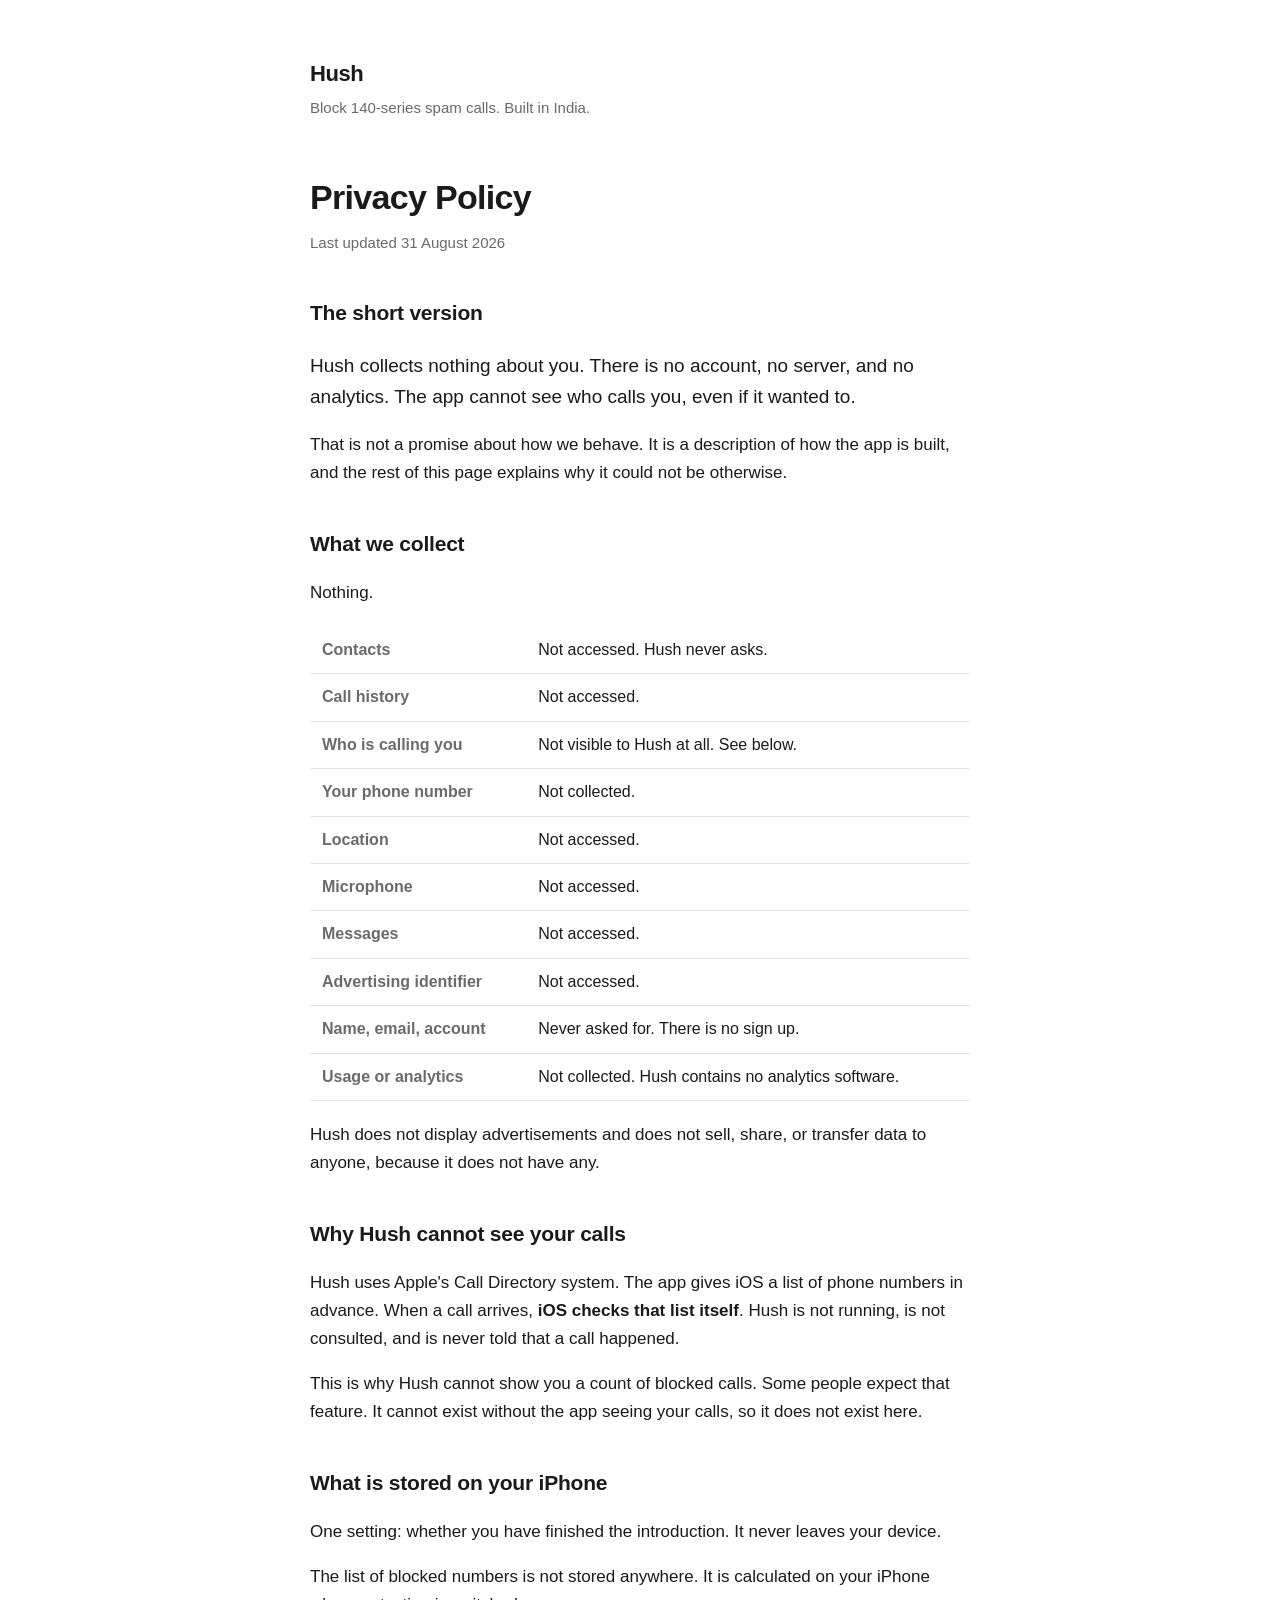
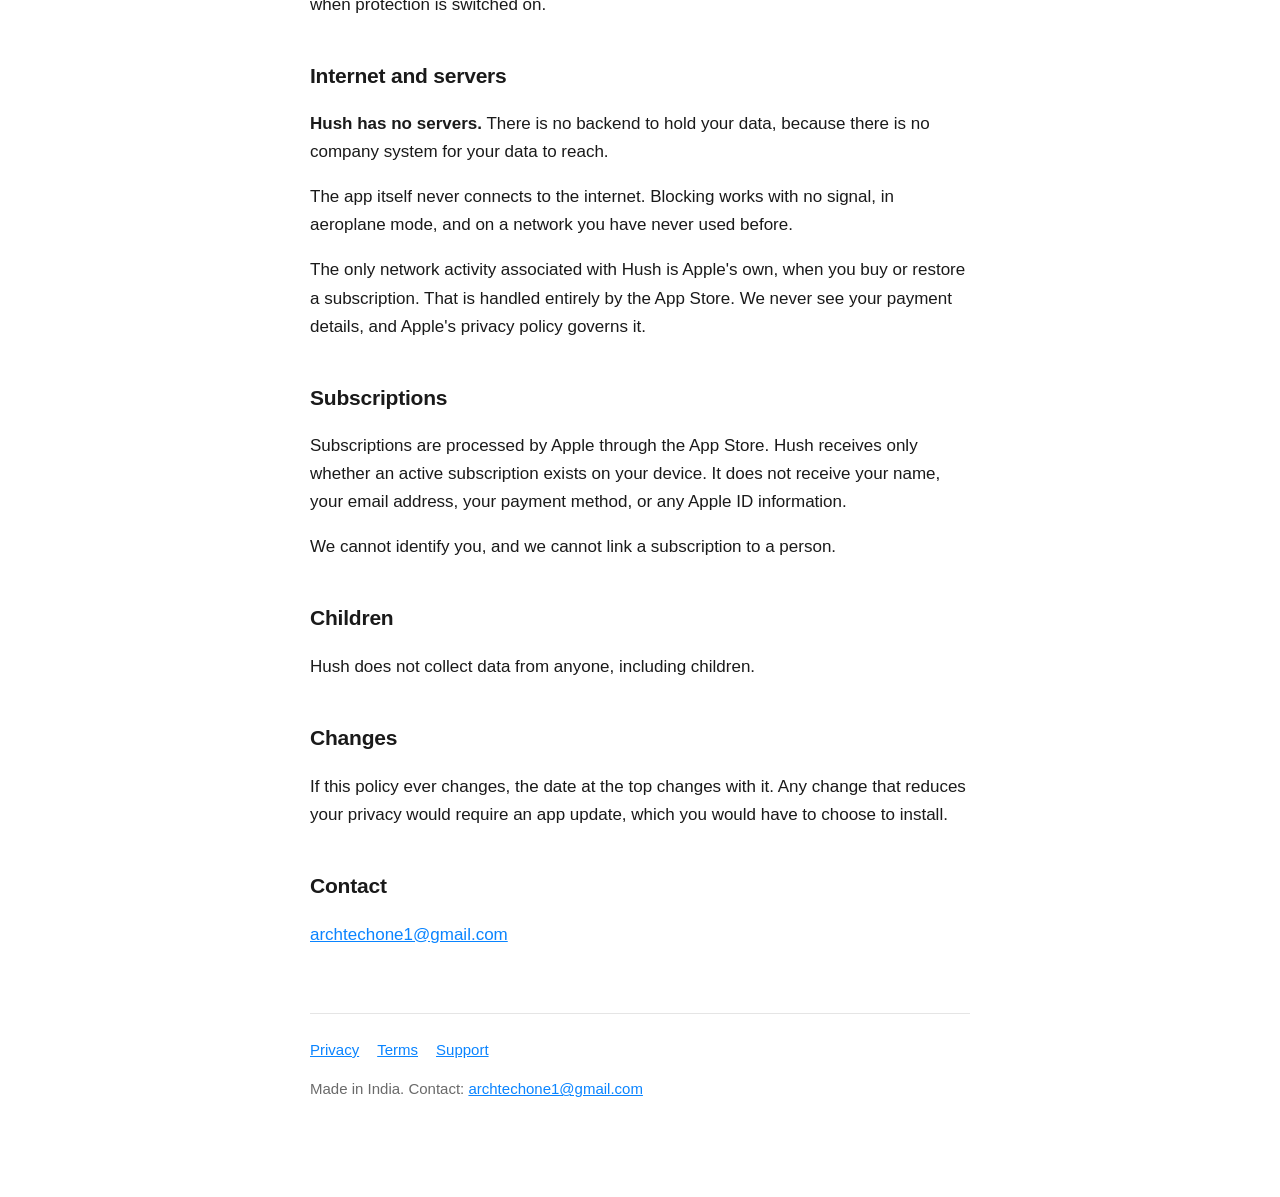
==== privacy/index.html @ e88ff3fa "Publish the Hush privacy policy, terms and support pages Required by the App Store to be publicly re" ====
<!doctype html>
<html lang="en"><head>
<meta charset="utf-8"><meta name="viewport" content="width=device-width, initial-scale=1">
<title>Privacy Policy - Hush</title><link rel="stylesheet" href="../style.css">
</head><body><main>
<header><a href="/hush/">Hush</a><p>Block 140-series spam calls. Built in India.</p></header>
<h1>Privacy Policy</h1>
<p class="updated">Last updated 31 August 2026</p>

<h2>The short version</h2>
<p class="lede">Hush collects nothing about you. There is no account, no server, and no analytics.
The app cannot see who calls you, even if it wanted to.</p>
<p>That is not a promise about how we behave. It is a description of how the app is built,
and the rest of this page explains why it could not be otherwise.</p>

<h2>What we collect</h2>
<p>Nothing.</p>
<table>
<tr><th>Contacts</th><td>Not accessed. Hush never asks.</td></tr>
<tr><th>Call history</th><td>Not accessed.</td></tr>
<tr><th>Who is calling you</th><td>Not visible to Hush at all. See below.</td></tr>
<tr><th>Your phone number</th><td>Not collected.</td></tr>
<tr><th>Location</th><td>Not accessed.</td></tr>
<tr><th>Microphone</th><td>Not accessed.</td></tr>
<tr><th>Messages</th><td>Not accessed.</td></tr>
<tr><th>Advertising identifier</th><td>Not accessed.</td></tr>
<tr><th>Name, email, account</th><td>Never asked for. There is no sign up.</td></tr>
<tr><th>Usage or analytics</th><td>Not collected. Hush contains no analytics software.</td></tr>
</table>
<p>Hush does not display advertisements and does not sell, share, or transfer data to anyone,
because it does not have any.</p>

<h2>Why Hush cannot see your calls</h2>
<p>Hush uses Apple's Call Directory system. The app gives iOS a list of phone numbers in
advance. When a call arrives, <strong>iOS checks that list itself</strong>. Hush is not running,
is not consulted, and is never told that a call happened.</p>
<p>This is why Hush cannot show you a count of blocked calls. Some people expect that feature.
It cannot exist without the app seeing your calls, so it does not exist here.</p>

<h2>What is stored on your iPhone</h2>
<p>One setting: whether you have finished the introduction. It never leaves your device.</p>
<p>The list of blocked numbers is not stored anywhere. It is calculated on your iPhone when
protection is switched on.</p>

<h2>Internet and servers</h2>
<p><strong>Hush has no servers.</strong> There is no backend to hold your data, because there is
no company system for your data to reach.</p>
<p>The app itself never connects to the internet. Blocking works with no signal, in aeroplane
mode, and on a network you have never used before.</p>
<p>The only network activity associated with Hush is Apple's own, when you buy or restore a
subscription. That is handled entirely by the App Store. We never see your payment details,
and Apple's privacy policy governs it.</p>

<h2>Subscriptions</h2>
<p>Subscriptions are processed by Apple through the App Store. Hush receives only whether an
active subscription exists on your device. It does not receive your name, your email address,
your payment method, or any Apple ID information.</p>
<p>We cannot identify you, and we cannot link a subscription to a person.</p>

<h2>Children</h2>
<p>Hush does not collect data from anyone, including children.</p>

<h2>Changes</h2>
<p>If this policy ever changes, the date at the top changes with it. Any change that reduces
your privacy would require an app update, which you would have to choose to install.</p>

<h2>Contact</h2>
<p><a href="mailto:archtechone1@gmail.com">archtechone1@gmail.com</a></p>
<footer>
<a href="/hush/privacy/">Privacy</a><a href="/hush/terms/">Terms</a><a href="/hush/support/">Support</a>
<p>Made in India. Contact: <a href="mailto:archtechone1@gmail.com">archtechone1@gmail.com</a></p>
</footer>
</main></body></html>
---- style.css ----
:root {
  --bg: #ffffff; --fg: #1a1a1a; --muted: #6a6a6a; --line: #e5e5e5; --accent: #0a84ff;
}
@media (prefers-color-scheme: dark) {
  :root { --bg: #000000; --fg: #f2f2f2; --muted: #98989d; --line: #2a2a2a; --accent: #0a84ff; }
}
* { box-sizing: border-box; }
body {
  margin: 0; padding: 0 24px 80px;
  background: var(--bg); color: var(--fg);
  font: 17px/1.65 -apple-system, BlinkMacSystemFont, "Segoe UI", Roboto, sans-serif;
  -webkit-font-smoothing: antialiased;
}
main { max-width: 660px; margin: 0 auto; }
header { padding: 56px 0 8px; }
header a { text-decoration: none; color: var(--fg); font-weight: 700; font-size: 22px; letter-spacing: -0.02em; }
header p { color: var(--muted); margin: 4px 0 0; font-size: 15px; }
h1 { font-size: 34px; letter-spacing: -0.02em; margin: 40px 0 6px; }
h2 { font-size: 21px; margin: 40px 0 10px; letter-spacing: -0.01em; }
h3 { font-size: 17px; margin: 28px 0 6px; }
.updated { color: var(--muted); font-size: 15px; margin: 0 0 8px; }
.lede { font-size: 19px; color: var(--fg); }
table { border-collapse: collapse; width: 100%; margin: 20px 0; font-size: 16px; }
th, td { text-align: left; padding: 10px 12px; border-bottom: 1px solid var(--line); }
th { color: var(--muted); font-weight: 600; }
a { color: var(--accent); }
footer { margin-top: 64px; padding-top: 24px; border-top: 1px solid var(--line); color: var(--muted); font-size: 15px; }
footer a { margin-right: 18px; }
code { background: var(--line); padding: 2px 6px; border-radius: 4px; font-size: 15px; }
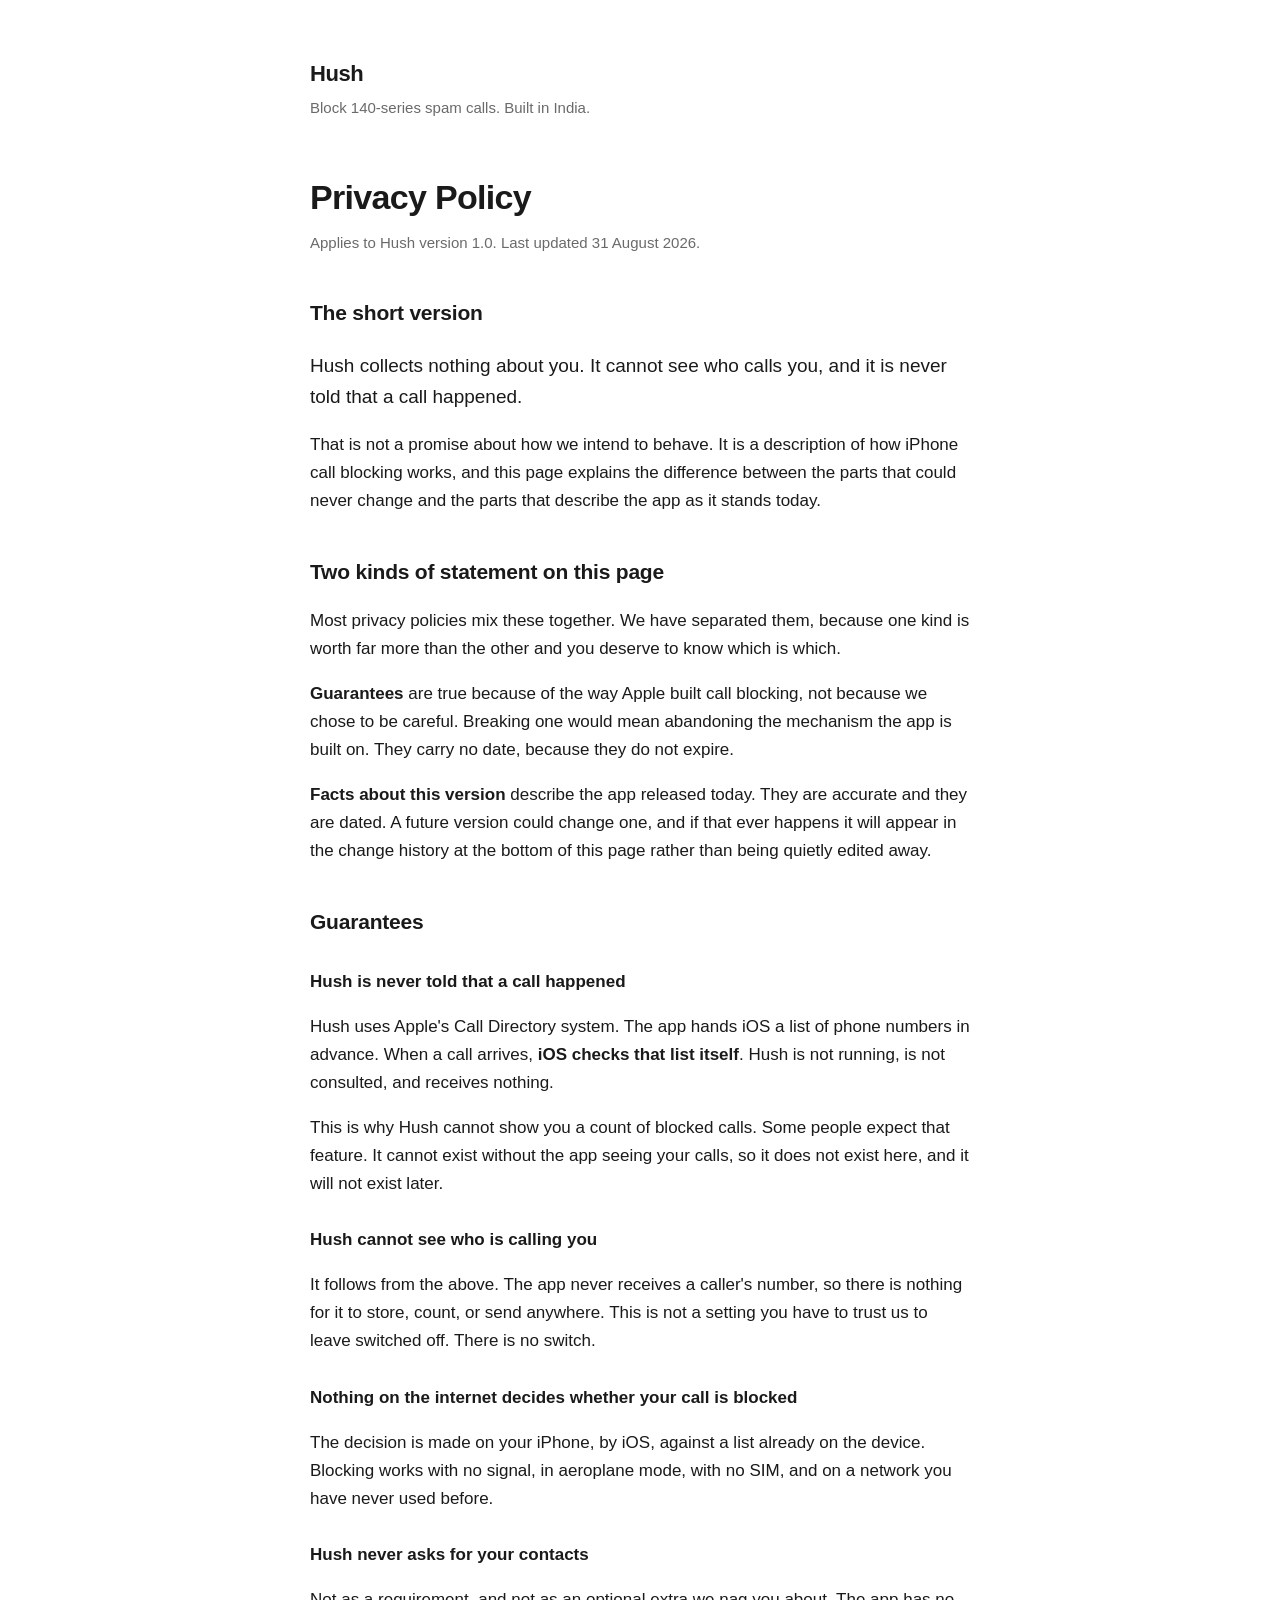
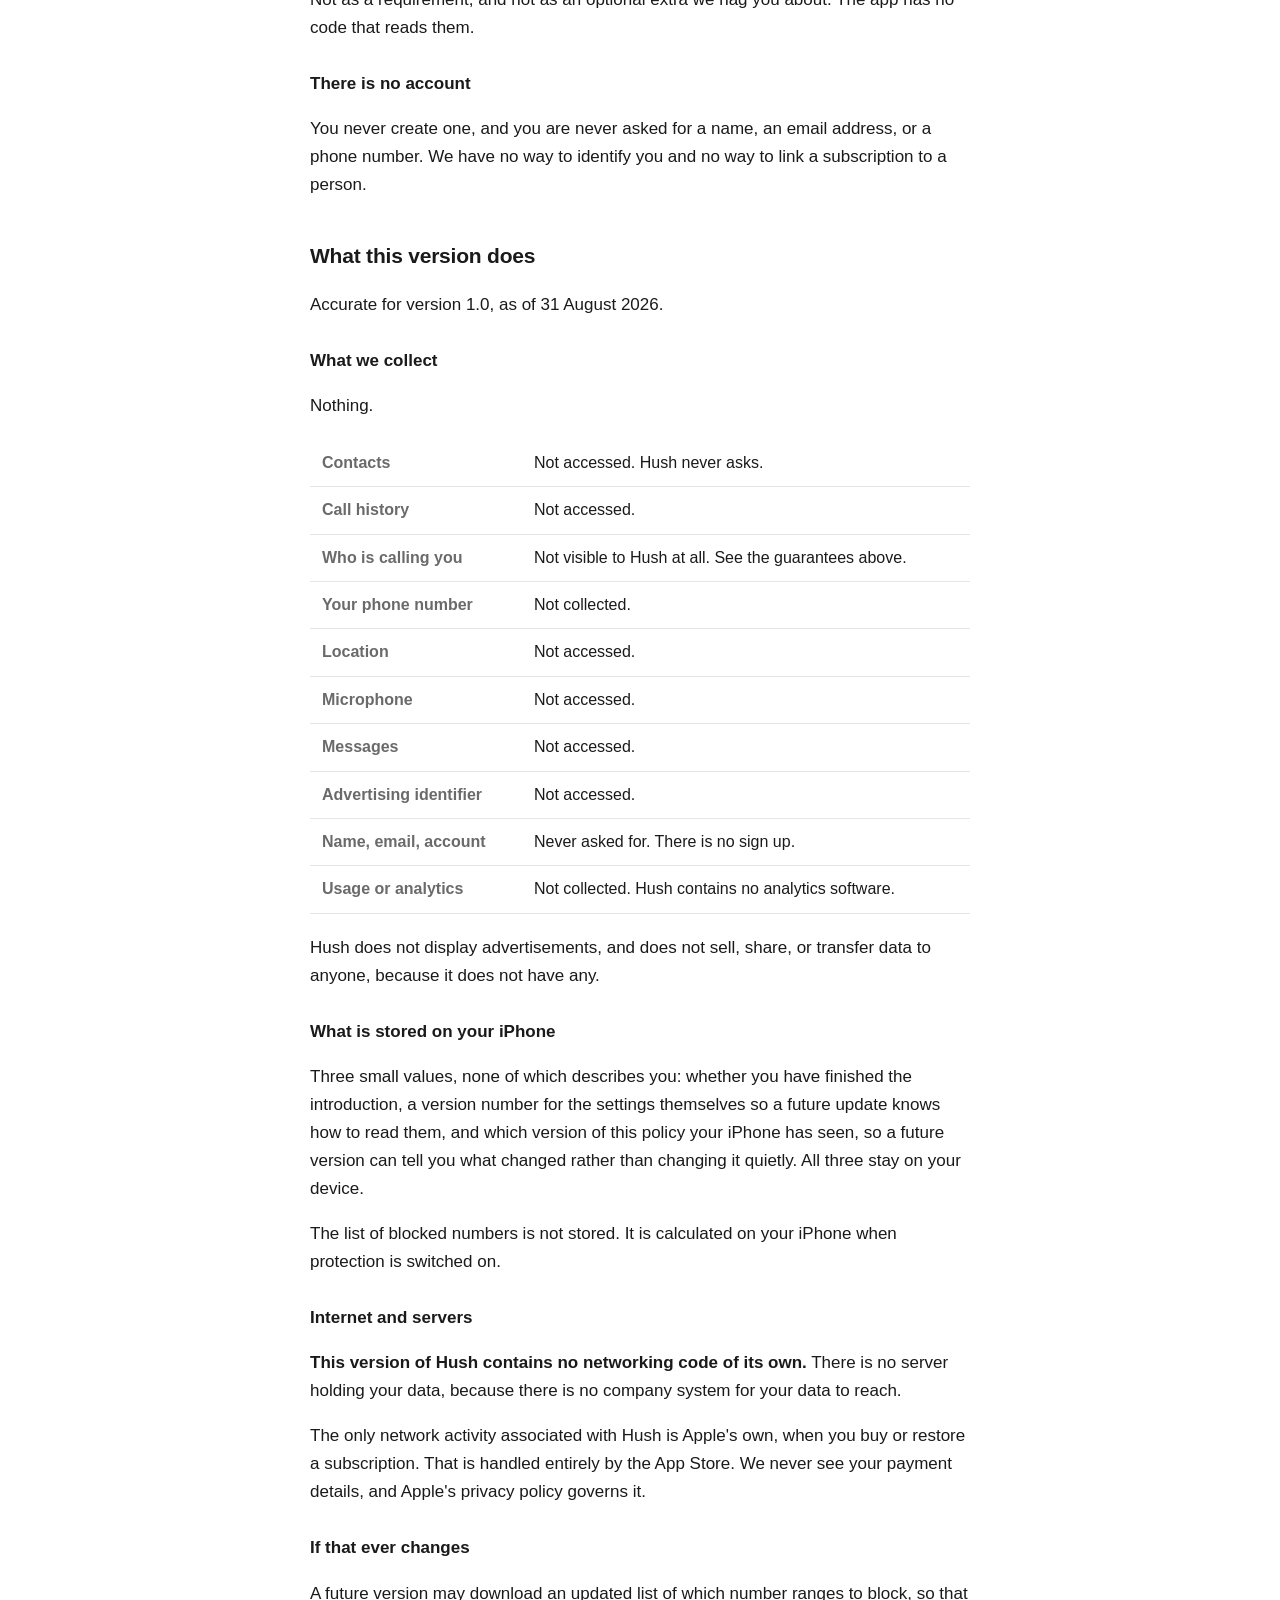
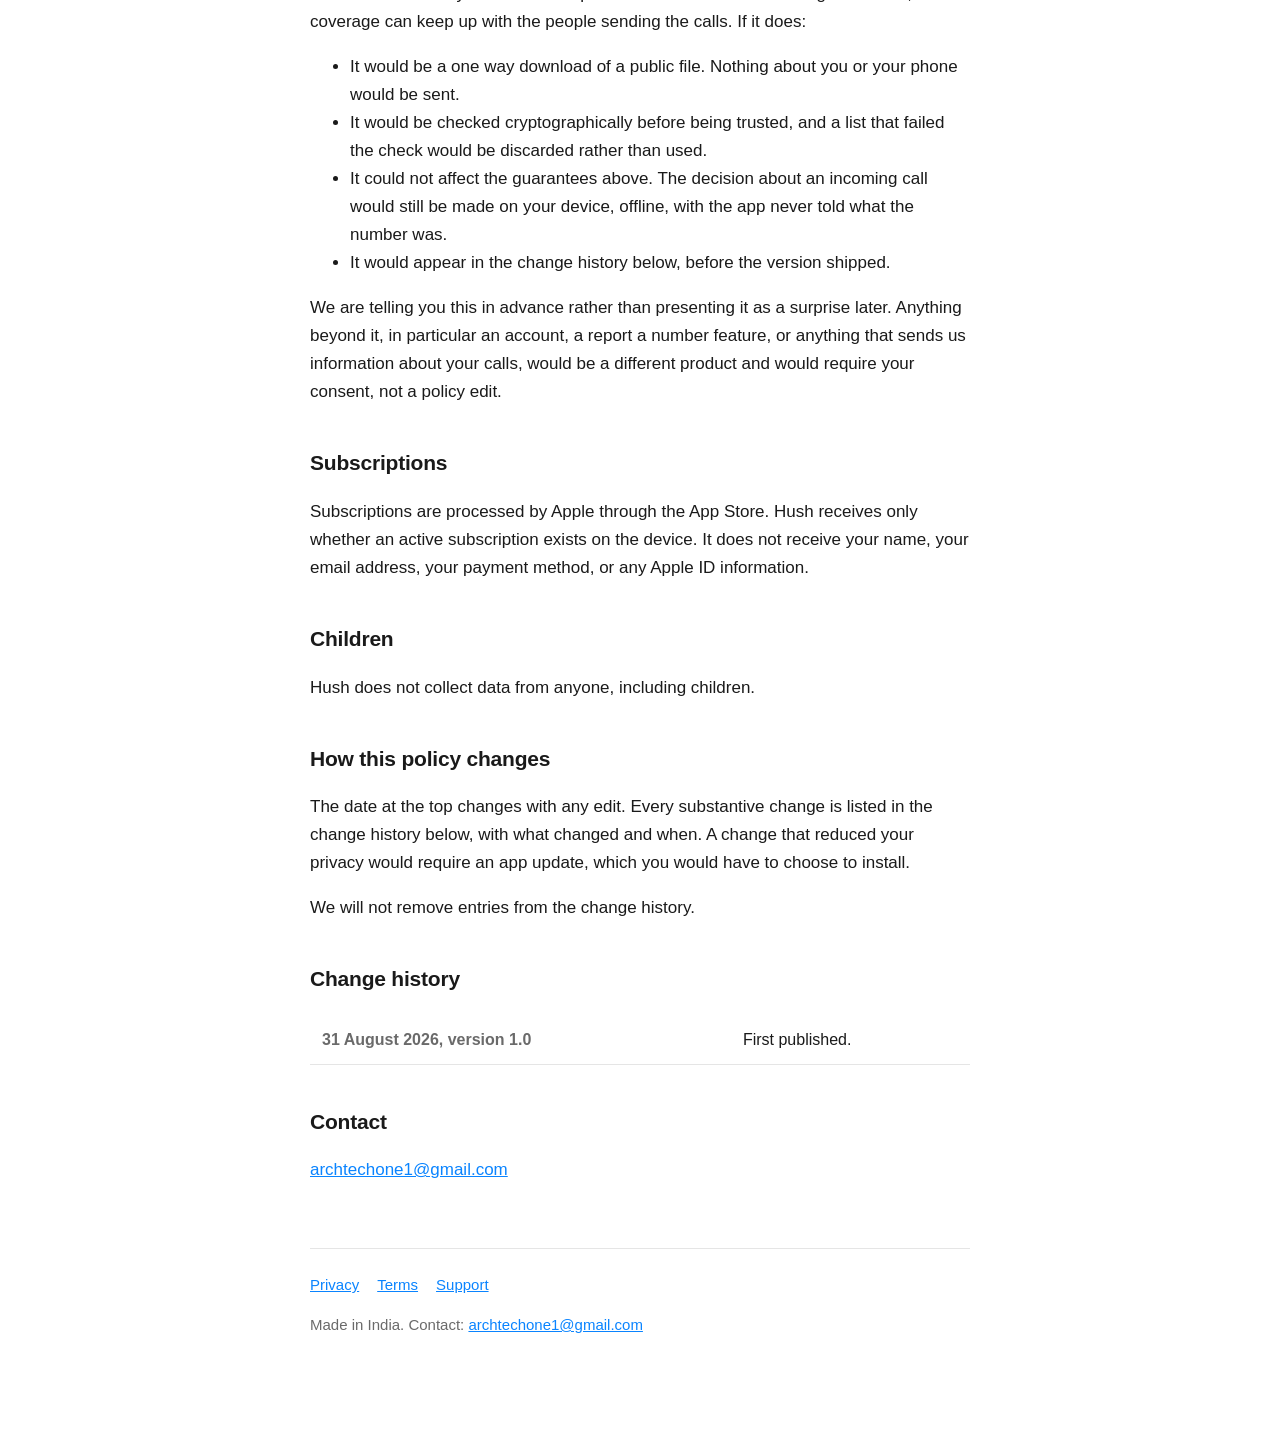
==== commit 869cbbbb: "Split the legal pages into permanent guarantees and dated facts The privacy page opened with an unda" ====
--- a/privacy/index.html
+++ b/privacy/index.html
@@ -5,20 +5,62 @@
 </head><body><main>
 <header><a href="/hush/">Hush</a><p>Block 140-series spam calls. Built in India.</p></header>
 <h1>Privacy Policy</h1>
-<p class="updated">Last updated 31 August 2026</p>
+<p class="updated">Applies to Hush version 1.0. Last updated 31 August 2026.</p>
 
 <h2>The short version</h2>
-<p class="lede">Hush collects nothing about you. There is no account, no server, and no analytics.
-The app cannot see who calls you, even if it wanted to.</p>
-<p>That is not a promise about how we behave. It is a description of how the app is built,
-and the rest of this page explains why it could not be otherwise.</p>
+<p class="lede">Hush collects nothing about you. It cannot see who calls you, and it is never
+told that a call happened.</p>
+<p>That is not a promise about how we intend to behave. It is a description of how iPhone call
+blocking works, and this page explains the difference between the parts that could never change
+and the parts that describe the app as it stands today.</p>
 
-<h2>What we collect</h2>
+<h2>Two kinds of statement on this page</h2>
+<p>Most privacy policies mix these together. We have separated them, because one kind is worth
+far more than the other and you deserve to know which is which.</p>
+<p><strong>Guarantees</strong> are true because of the way Apple built call blocking, not because
+we chose to be careful. Breaking one would mean abandoning the mechanism the app is built on.
+They carry no date, because they do not expire.</p>
+<p><strong>Facts about this version</strong> describe the app released today. They are accurate
+and they are dated. A future version could change one, and if that ever happens it will appear in
+the change history at the bottom of this page rather than being quietly edited away.</p>
+
+<h2>Guarantees</h2>
+
+<h3>Hush is never told that a call happened</h3>
+<p>Hush uses Apple's Call Directory system. The app hands iOS a list of phone numbers in advance.
+When a call arrives, <strong>iOS checks that list itself</strong>. Hush is not running, is not
+consulted, and receives nothing.</p>
+<p>This is why Hush cannot show you a count of blocked calls. Some people expect that feature.
+It cannot exist without the app seeing your calls, so it does not exist here, and it will not
+exist later.</p>
+
+<h3>Hush cannot see who is calling you</h3>
+<p>It follows from the above. The app never receives a caller's number, so there is nothing for
+it to store, count, or send anywhere. This is not a setting you have to trust us to leave
+switched off. There is no switch.</p>
+
+<h3>Nothing on the internet decides whether your call is blocked</h3>
+<p>The decision is made on your iPhone, by iOS, against a list already on the device. Blocking
+works with no signal, in aeroplane mode, with no SIM, and on a network you have never used
+before.</p>
+
+<h3>Hush never asks for your contacts</h3>
+<p>Not as a requirement, and not as an optional extra we nag you about. The app has no code that
+reads them.</p>
+
+<h3>There is no account</h3>
+<p>You never create one, and you are never asked for a name, an email address, or a phone number.
+We have no way to identify you and no way to link a subscription to a person.</p>
+
+<h2>What this version does</h2>
+<p>Accurate for version 1.0, as of 31 August 2026.</p>
+
+<h3>What we collect</h3>
 <p>Nothing.</p>
 <table>
 <tr><th>Contacts</th><td>Not accessed. Hush never asks.</td></tr>
 <tr><th>Call history</th><td>Not accessed.</td></tr>
-<tr><th>Who is calling you</th><td>Not visible to Hush at all. See below.</td></tr>
+<tr><th>Who is calling you</th><td>Not visible to Hush at all. See the guarantees above.</td></tr>
 <tr><th>Your phone number</th><td>Not collected.</td></tr>
 <tr><th>Location</th><td>Not accessed.</td></tr>
 <tr><th>Microphone</th><td>Not accessed.</td></tr>
@@ -27,42 +69,59 @@
 <tr><th>Name, email, account</th><td>Never asked for. There is no sign up.</td></tr>
 <tr><th>Usage or analytics</th><td>Not collected. Hush contains no analytics software.</td></tr>
 </table>
-<p>Hush does not display advertisements and does not sell, share, or transfer data to anyone,
+<p>Hush does not display advertisements, and does not sell, share, or transfer data to anyone,
 because it does not have any.</p>
 
-<h2>Why Hush cannot see your calls</h2>
-<p>Hush uses Apple's Call Directory system. The app gives iOS a list of phone numbers in
-advance. When a call arrives, <strong>iOS checks that list itself</strong>. Hush is not running,
-is not consulted, and is never told that a call happened.</p>
-<p>This is why Hush cannot show you a count of blocked calls. Some people expect that feature.
-It cannot exist without the app seeing your calls, so it does not exist here.</p>
+<h3>What is stored on your iPhone</h3>
+<p>Three small values, none of which describes you: whether you have finished the introduction,
+a version number for the settings themselves so a future update knows how to read them, and which
+version of this policy your iPhone has seen, so a future version can tell you what changed rather
+than changing it quietly. All three stay on your device.</p>
+<p>The list of blocked numbers is not stored. It is calculated on your iPhone when protection is
+switched on.</p>
 
-<h2>What is stored on your iPhone</h2>
-<p>One setting: whether you have finished the introduction. It never leaves your device.</p>
-<p>The list of blocked numbers is not stored anywhere. It is calculated on your iPhone when
-protection is switched on.</p>
+<h3>Internet and servers</h3>
+<p><strong>This version of Hush contains no networking code of its own.</strong> There is no
+server holding your data, because there is no company system for your data to reach.</p>
+<p>The only network activity associated with Hush is Apple's own, when you buy or restore a
+subscription. That is handled entirely by the App Store. We never see your payment details, and
+Apple's privacy policy governs it.</p>
 
-<h2>Internet and servers</h2>
-<p><strong>Hush has no servers.</strong> There is no backend to hold your data, because there is
-no company system for your data to reach.</p>
-<p>The app itself never connects to the internet. Blocking works with no signal, in aeroplane
-mode, and on a network you have never used before.</p>
-<p>The only network activity associated with Hush is Apple's own, when you buy or restore a
-subscription. That is handled entirely by the App Store. We never see your payment details,
-and Apple's privacy policy governs it.</p>
+<h3>If that ever changes</h3>
+<p>A future version may download an updated list of which number ranges to block, so that
+coverage can keep up with the people sending the calls. If it does:</p>
+<ul>
+<li>It would be a one way download of a public file. Nothing about you or your phone would be
+sent.</li>
+<li>It would be checked cryptographically before being trusted, and a list that failed the check
+would be discarded rather than used.</li>
+<li>It could not affect the guarantees above. The decision about an incoming call would still be
+made on your device, offline, with the app never told what the number was.</li>
+<li>It would appear in the change history below, before the version shipped.</li>
+</ul>
+<p>We are telling you this in advance rather than presenting it as a surprise later. Anything
+beyond it, in particular an account, a report a number feature, or anything that sends us
+information about your calls, would be a different product and would require your consent, not a
+policy edit.</p>
 
 <h2>Subscriptions</h2>
 <p>Subscriptions are processed by Apple through the App Store. Hush receives only whether an
-active subscription exists on your device. It does not receive your name, your email address,
+active subscription exists on the device. It does not receive your name, your email address,
 your payment method, or any Apple ID information.</p>
-<p>We cannot identify you, and we cannot link a subscription to a person.</p>
 
 <h2>Children</h2>
 <p>Hush does not collect data from anyone, including children.</p>
 
-<h2>Changes</h2>
-<p>If this policy ever changes, the date at the top changes with it. Any change that reduces
-your privacy would require an app update, which you would have to choose to install.</p>
+<h2>How this policy changes</h2>
+<p>The date at the top changes with any edit. Every substantive change is listed in the change
+history below, with what changed and when. A change that reduced your privacy would require an
+app update, which you would have to choose to install.</p>
+<p>We will not remove entries from the change history.</p>
+
+<h2>Change history</h2>
+<table>
+<tr><th>31 August 2026, version 1.0</th><td>First published.</td></tr>
+</table>
 
 <h2>Contact</h2>
 <p><a href="mailto:archtechone1@gmail.com">archtechone1@gmail.com</a></p>
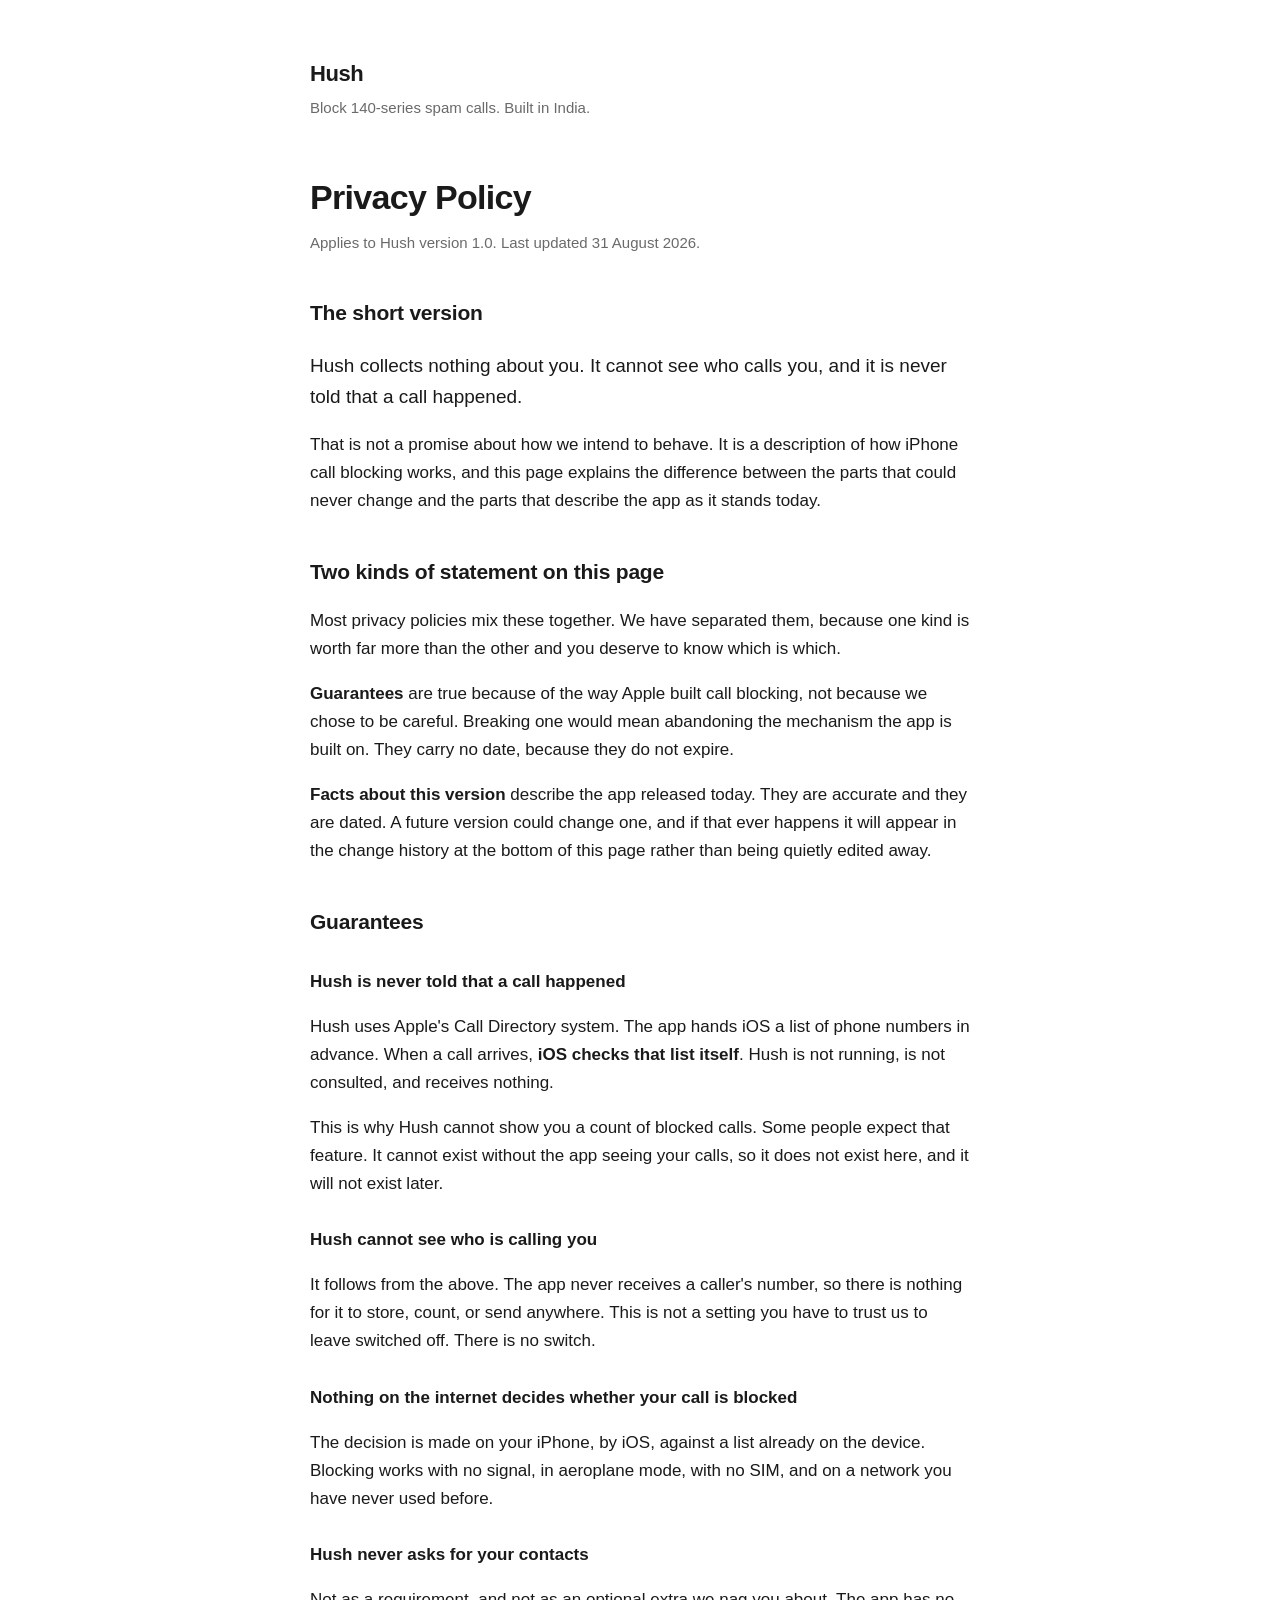
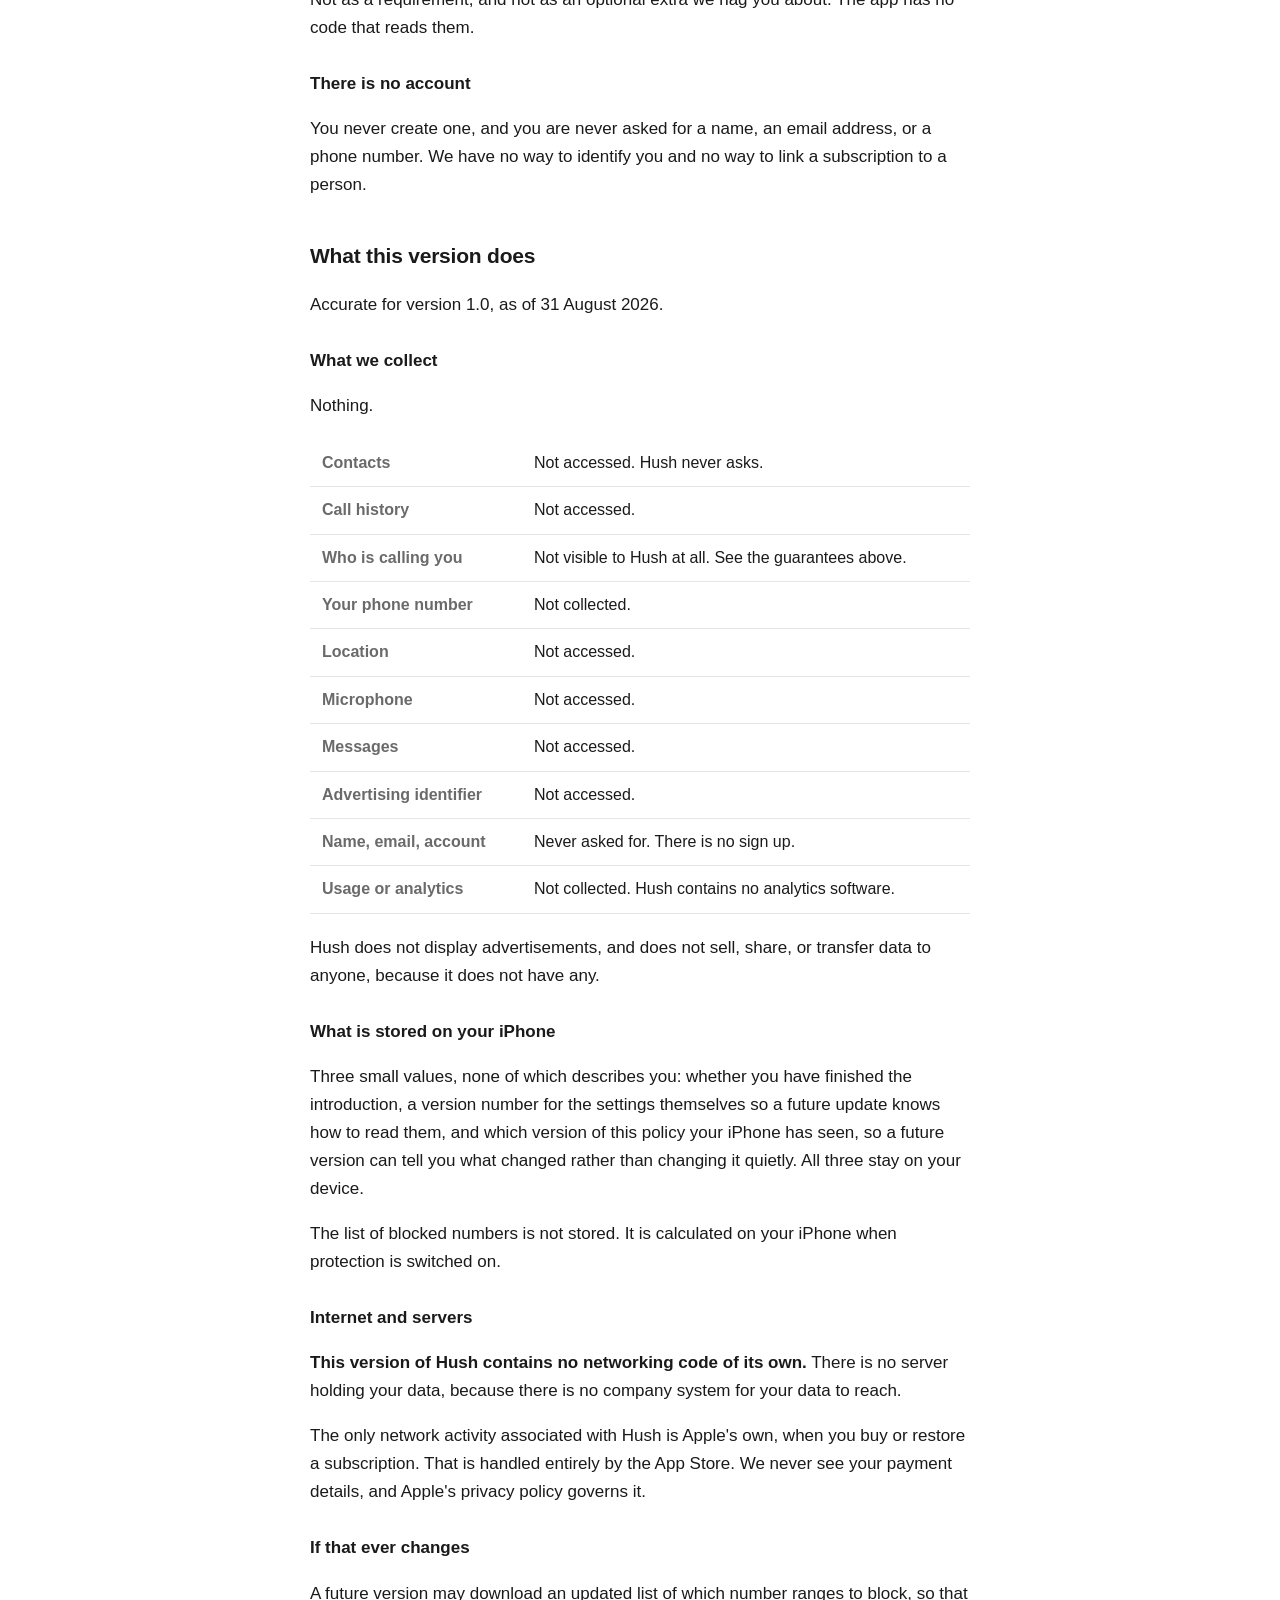
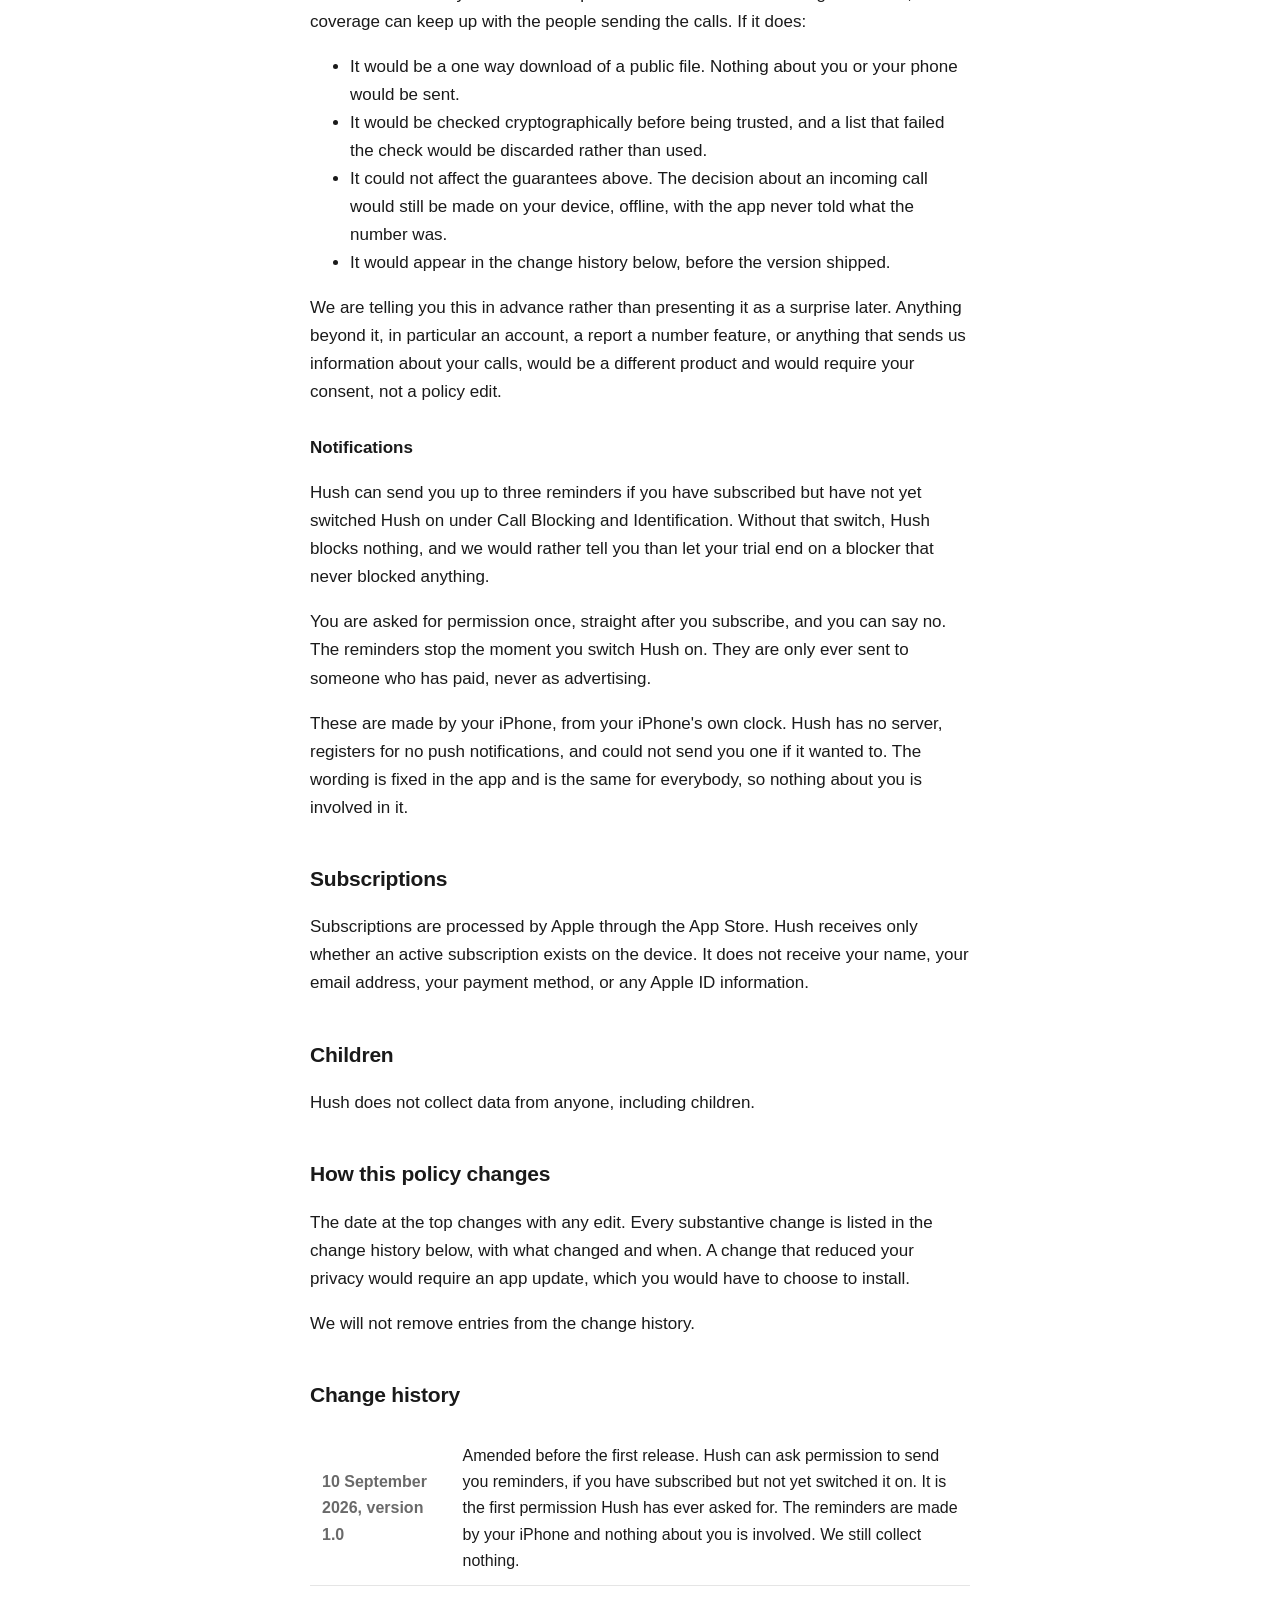
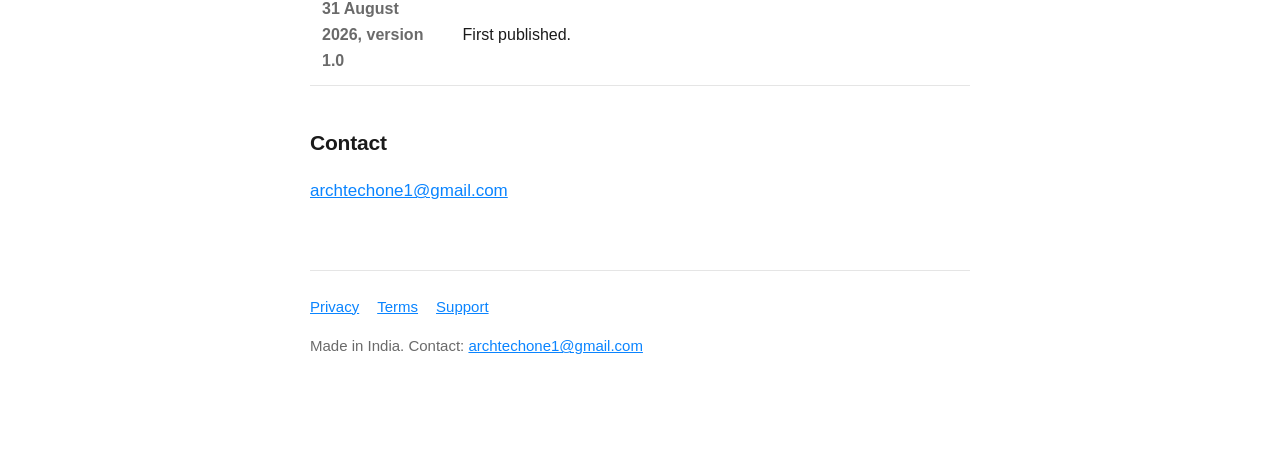
==== commit bfc69781: "Disclose the notification permission that version 1.0 asks for The app repository's policy gained th" ====
--- a/privacy/index.html
+++ b/privacy/index.html
@@ -104,6 +104,18 @@
 information about your calls, would be a different product and would require your consent, not a
 policy edit.</p>
 
+<h3>Notifications</h3>
+<p>Hush can send you up to three reminders if you have subscribed but have not
+yet switched Hush on under Call Blocking and Identification. Without that switch, Hush blocks
+nothing, and we would rather tell you than let your trial end on a blocker that never blocked
+anything.</p>
+<p>You are asked for permission once, straight after you subscribe, and you can say no. The
+reminders stop the moment you switch Hush on. They are only ever sent to someone who has paid,
+never as advertising.</p>
+<p>These are made by your iPhone, from your iPhone's own clock. Hush has no server, registers for
+no push notifications, and could not send you one if it wanted to. The wording is fixed in the app
+and is the same for everybody, so nothing about you is involved in it.</p>
+
 <h2>Subscriptions</h2>
 <p>Subscriptions are processed by Apple through the App Store. Hush receives only whether an
 active subscription exists on the device. It does not receive your name, your email address,
@@ -120,6 +132,10 @@
 
 <h2>Change history</h2>
 <table>
+<tr><th>10 September 2026, version 1.0</th><td>Amended before the first release. Hush can ask permission to send you reminders,
+if you have subscribed but not yet switched it on. It is the first permission Hush has ever asked
+for. The reminders are made by your iPhone and nothing about you is involved. We still collect
+nothing.</td></tr>
 <tr><th>31 August 2026, version 1.0</th><td>First published.</td></tr>
 </table>
 
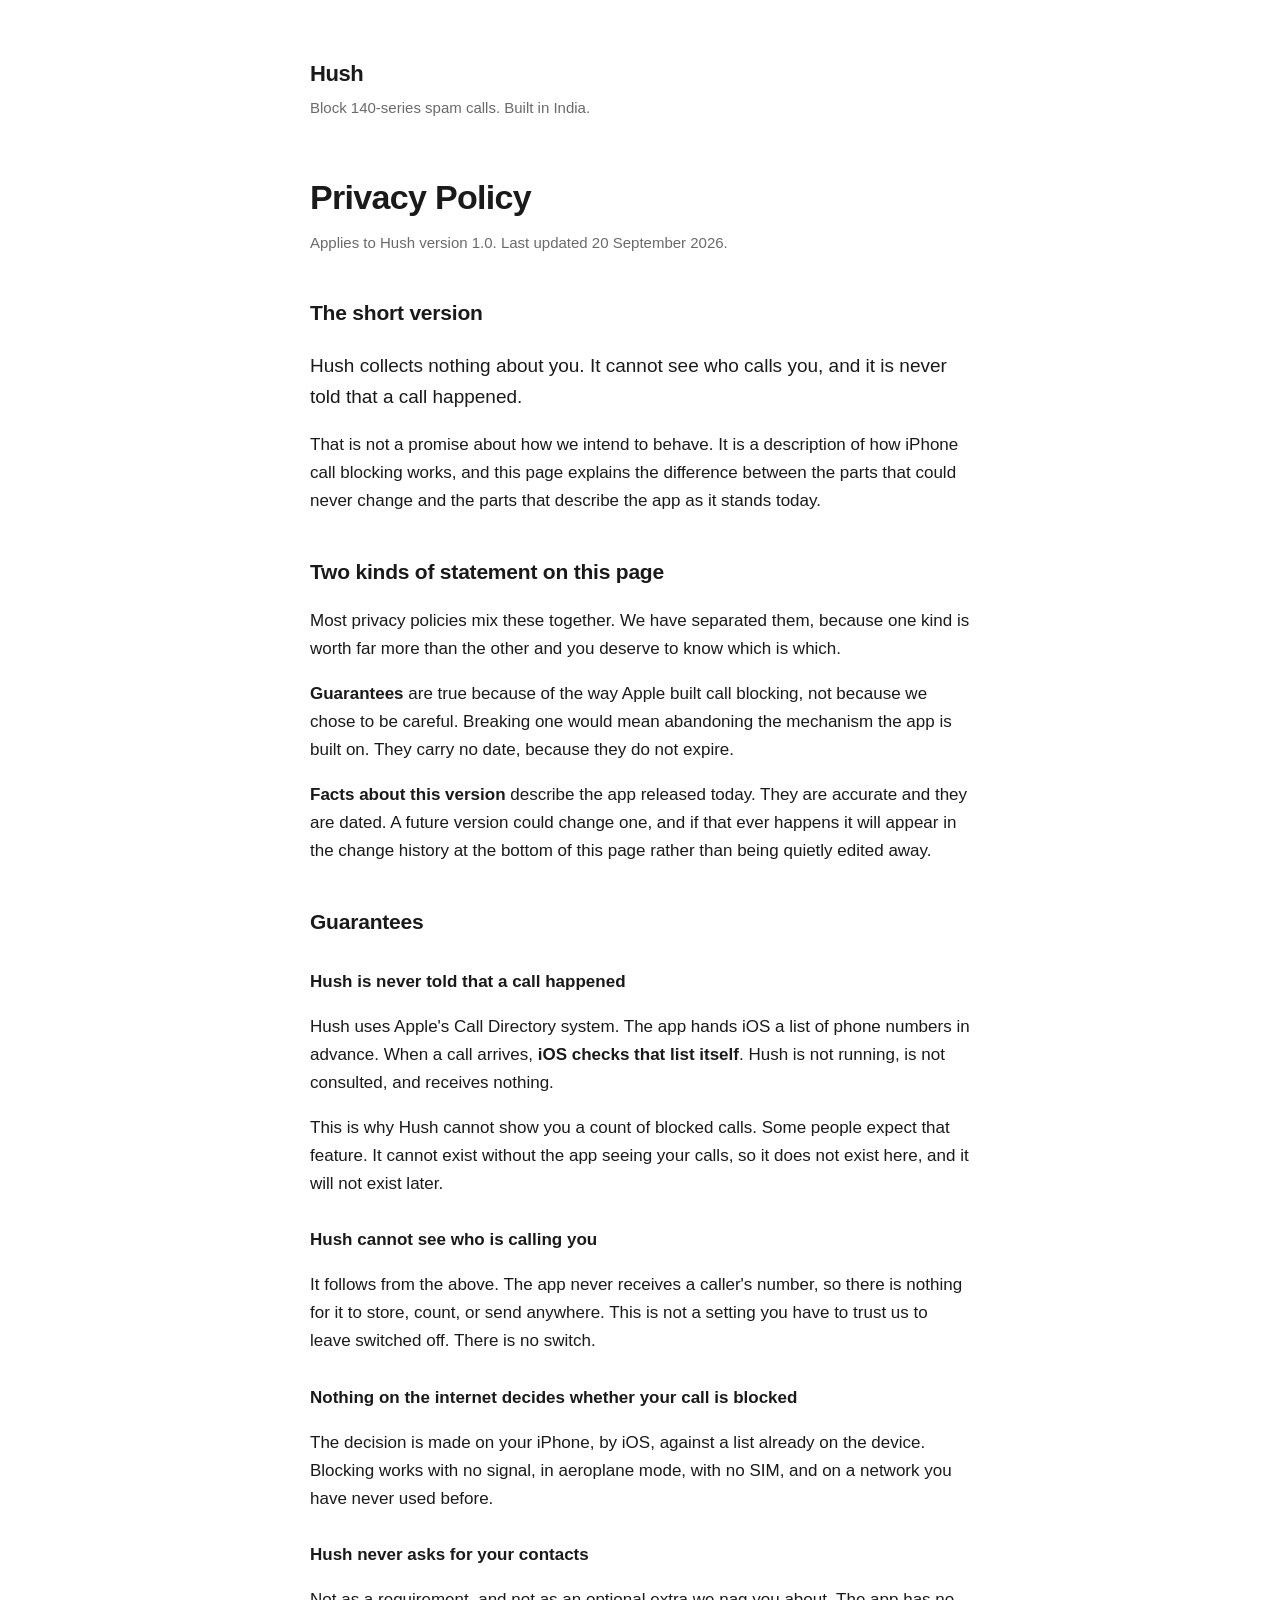
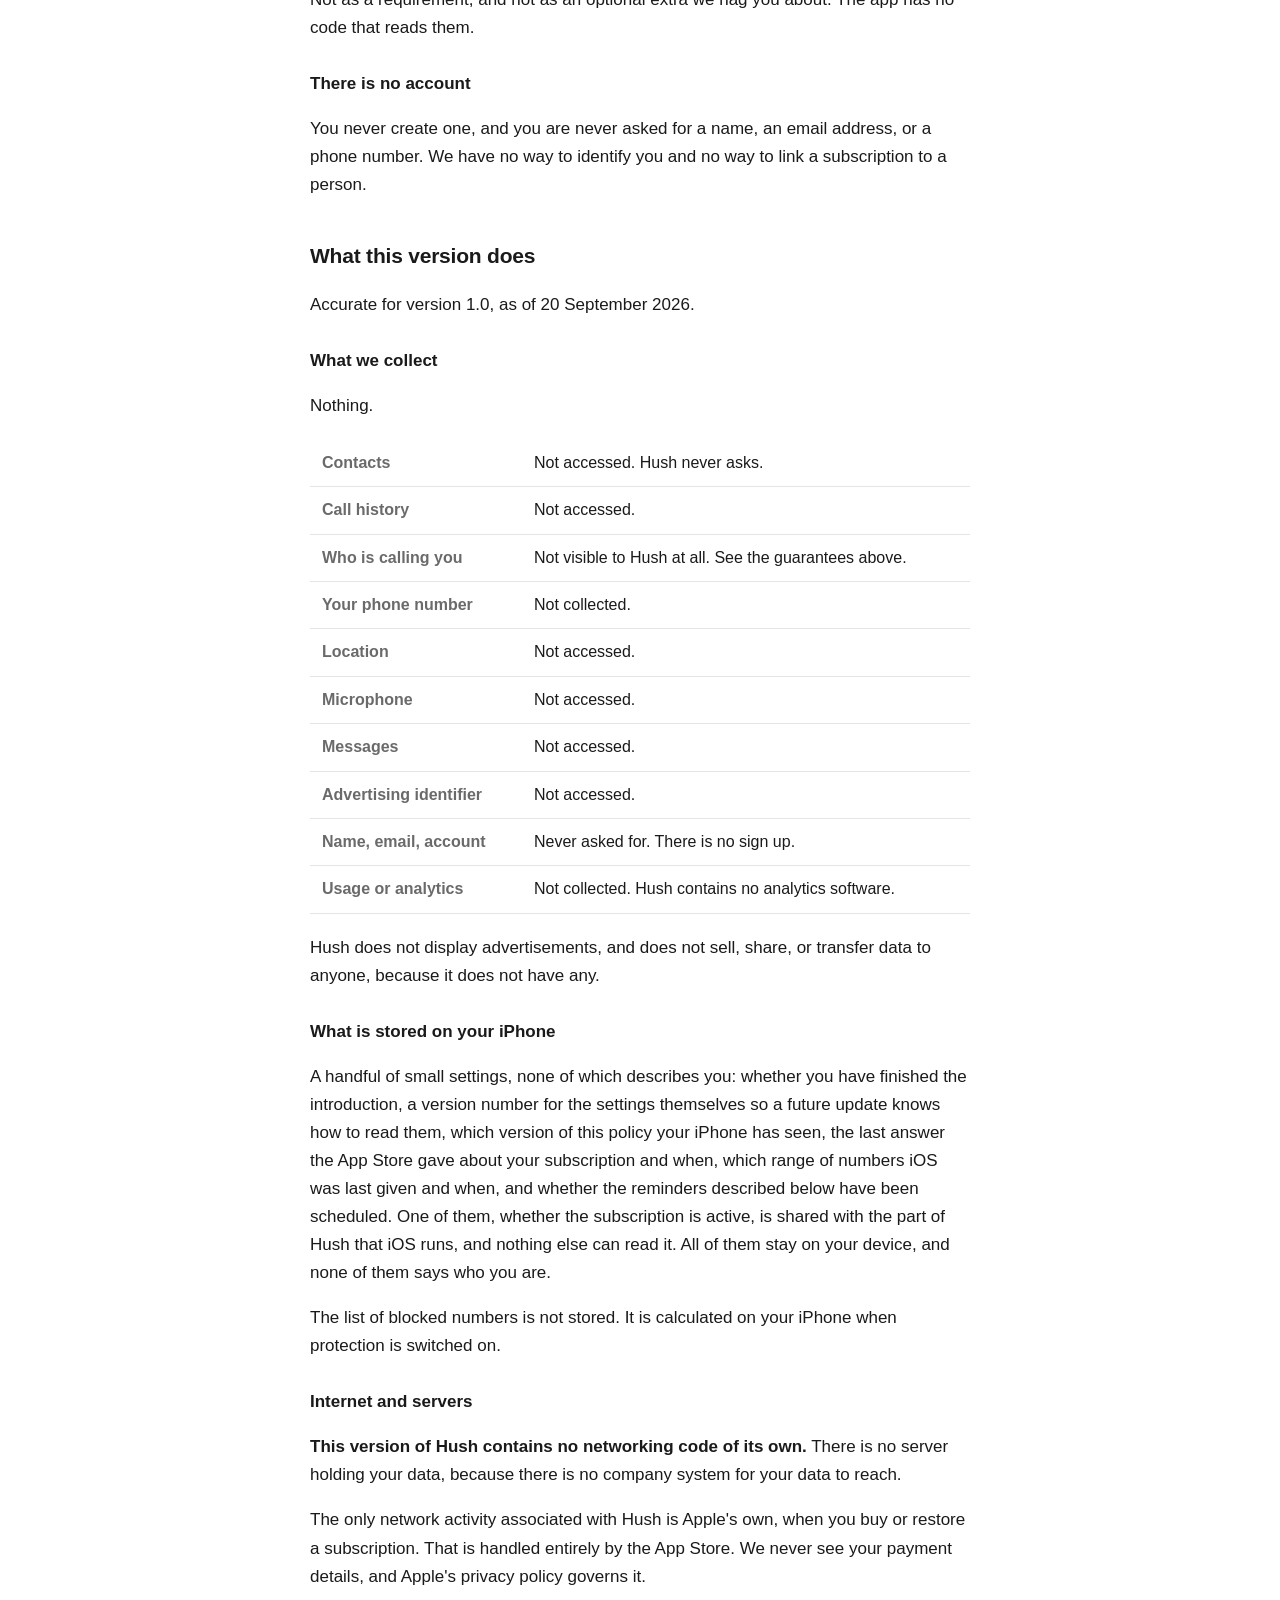
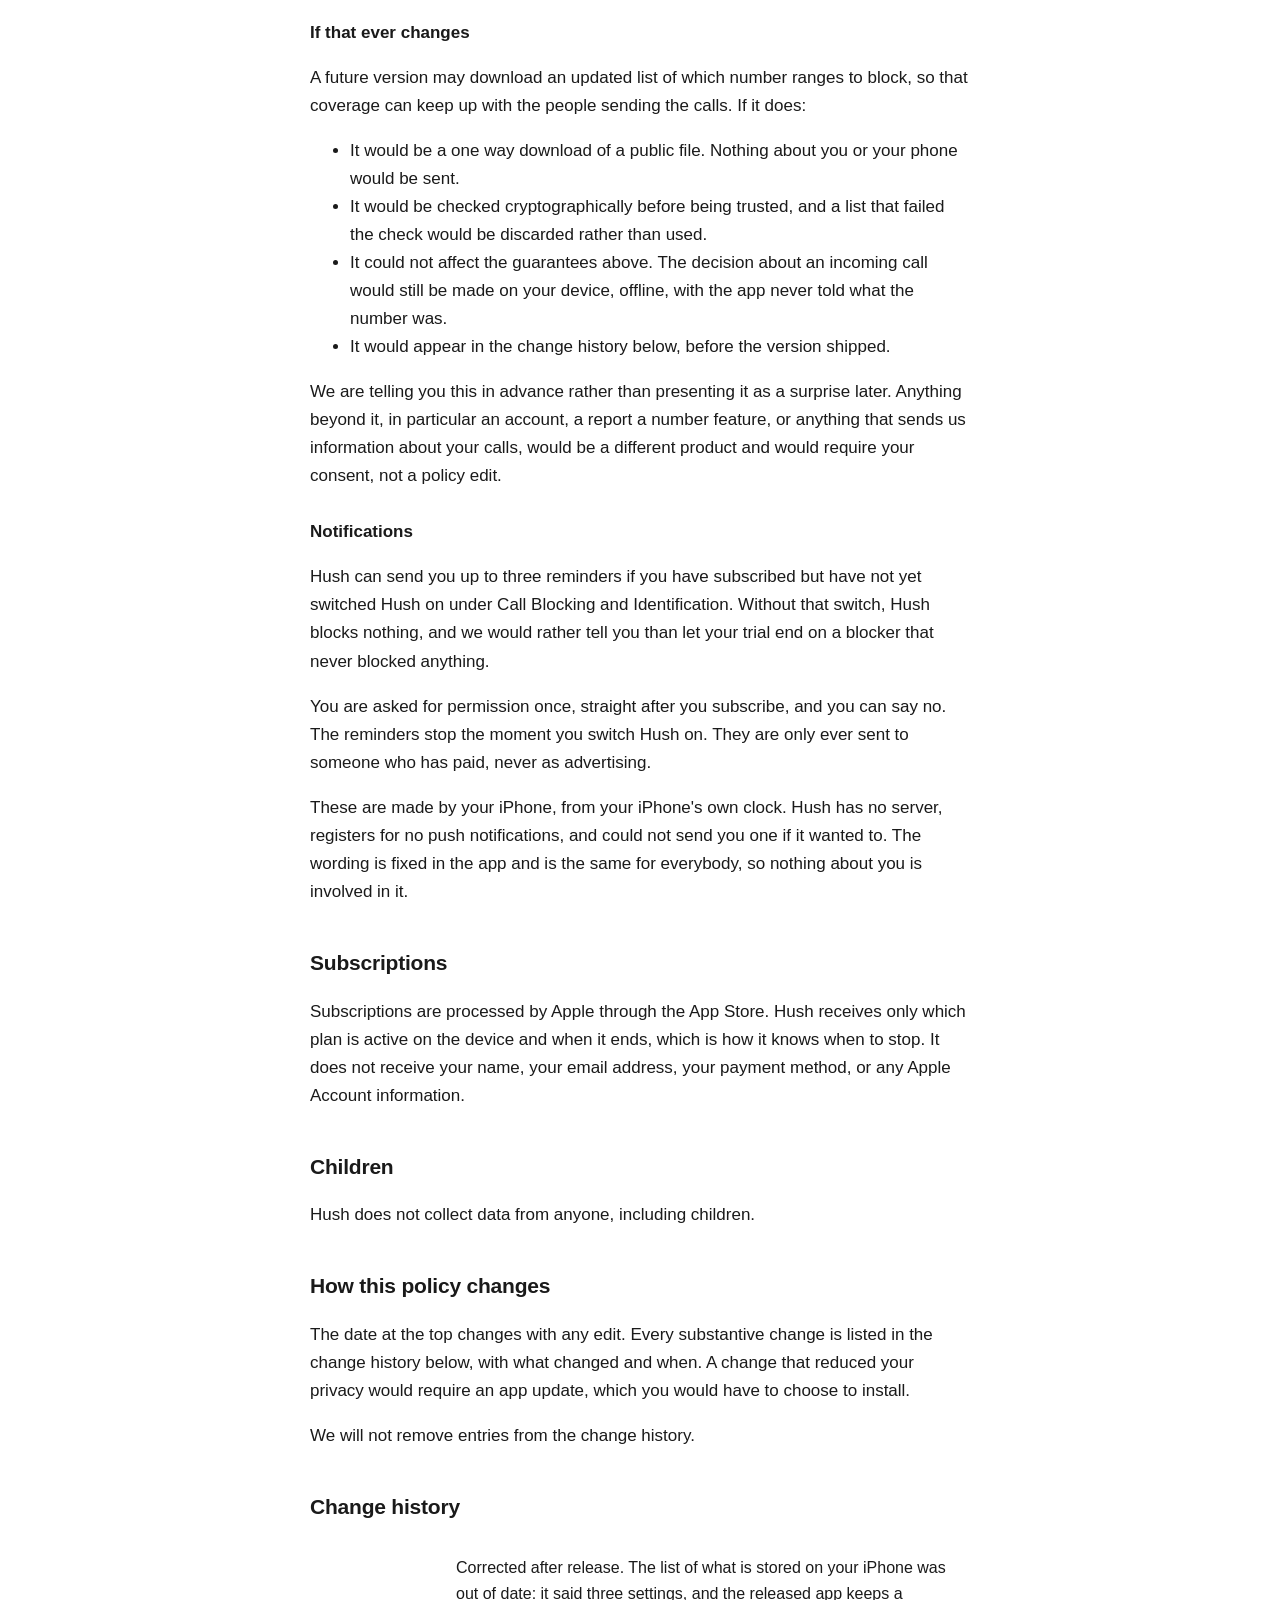
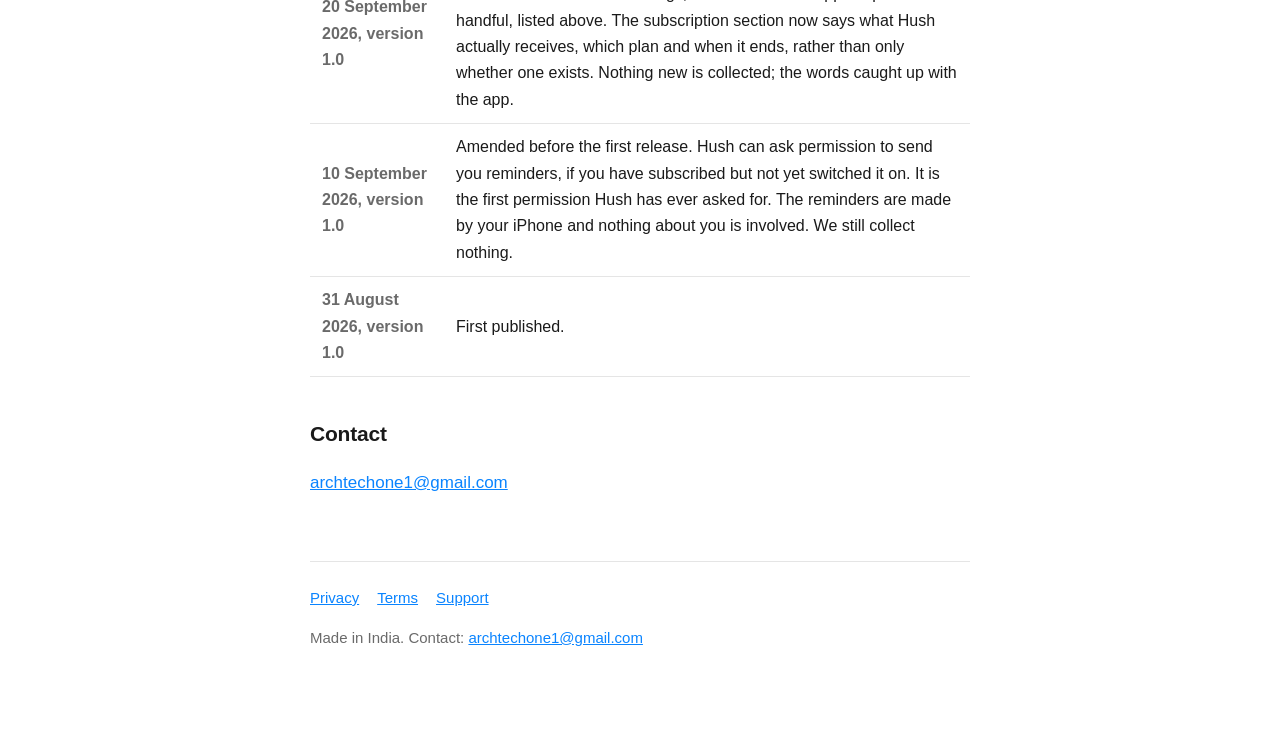
==== commit 69d66d29: "Make the policy match the released app, and the support page match the measurement The stored settin" ====
--- a/privacy/index.html
+++ b/privacy/index.html
@@ -5,7 +5,7 @@
 </head><body><main>
 <header><a href="/hush/">Hush</a><p>Block 140-series spam calls. Built in India.</p></header>
 <h1>Privacy Policy</h1>
-<p class="updated">Applies to Hush version 1.0. Last updated 31 August 2026.</p>
+<p class="updated">Applies to Hush version 1.0. Last updated 20 September 2026.</p>
 
 <h2>The short version</h2>
 <p class="lede">Hush collects nothing about you. It cannot see who calls you, and it is never
@@ -53,7 +53,7 @@
 We have no way to identify you and no way to link a subscription to a person.</p>
 
 <h2>What this version does</h2>
-<p>Accurate for version 1.0, as of 31 August 2026.</p>
+<p>Accurate for version 1.0, as of 20 September 2026.</p>
 
 <h3>What we collect</h3>
 <p>Nothing.</p>
@@ -73,10 +73,13 @@
 because it does not have any.</p>
 
 <h3>What is stored on your iPhone</h3>
-<p>Three small values, none of which describes you: whether you have finished the introduction,
-a version number for the settings themselves so a future update knows how to read them, and which
-version of this policy your iPhone has seen, so a future version can tell you what changed rather
-than changing it quietly. All three stay on your device.</p>
+<p>A handful of small settings, none of which describes you: whether you have finished the
+introduction, a version number for the settings themselves so a future update knows how to read
+them, which version of this policy your iPhone has seen, the last answer the App Store gave about
+your subscription and when, which range of numbers iOS was last given and when, and whether the
+reminders described below have been scheduled. One of them, whether the subscription is active, is
+shared with the part of Hush that iOS runs, and nothing else can read it. All of them stay on your
+device, and none of them says who you are.</p>
 <p>The list of blocked numbers is not stored. It is calculated on your iPhone when protection is
 switched on.</p>
 
@@ -117,9 +120,9 @@
 and is the same for everybody, so nothing about you is involved in it.</p>
 
 <h2>Subscriptions</h2>
-<p>Subscriptions are processed by Apple through the App Store. Hush receives only whether an
-active subscription exists on the device. It does not receive your name, your email address,
-your payment method, or any Apple ID information.</p>
+<p>Subscriptions are processed by Apple through the App Store. Hush receives only which plan is
+active on the device and when it ends, which is how it knows when to stop. It does not receive
+your name, your email address, your payment method, or any Apple Account information.</p>
 
 <h2>Children</h2>
 <p>Hush does not collect data from anyone, including children.</p>
@@ -132,6 +135,10 @@
 
 <h2>Change history</h2>
 <table>
+<tr><th>20 September 2026, version 1.0</th><td>Corrected after release. The list of what is stored on your iPhone
+was out of date: it said three settings, and the released app keeps a handful, listed above.
+The subscription section now says what Hush actually receives, which plan and when it ends,
+rather than only whether one exists. Nothing new is collected; the words caught up with the app.</td></tr>
 <tr><th>10 September 2026, version 1.0</th><td>Amended before the first release. Hush can ask permission to send you reminders,
 if you have subscribed but not yet switched it on. It is the first permission Hush has ever asked
 for. The reminders are made by your iPhone and nothing about you is involved. We still collect
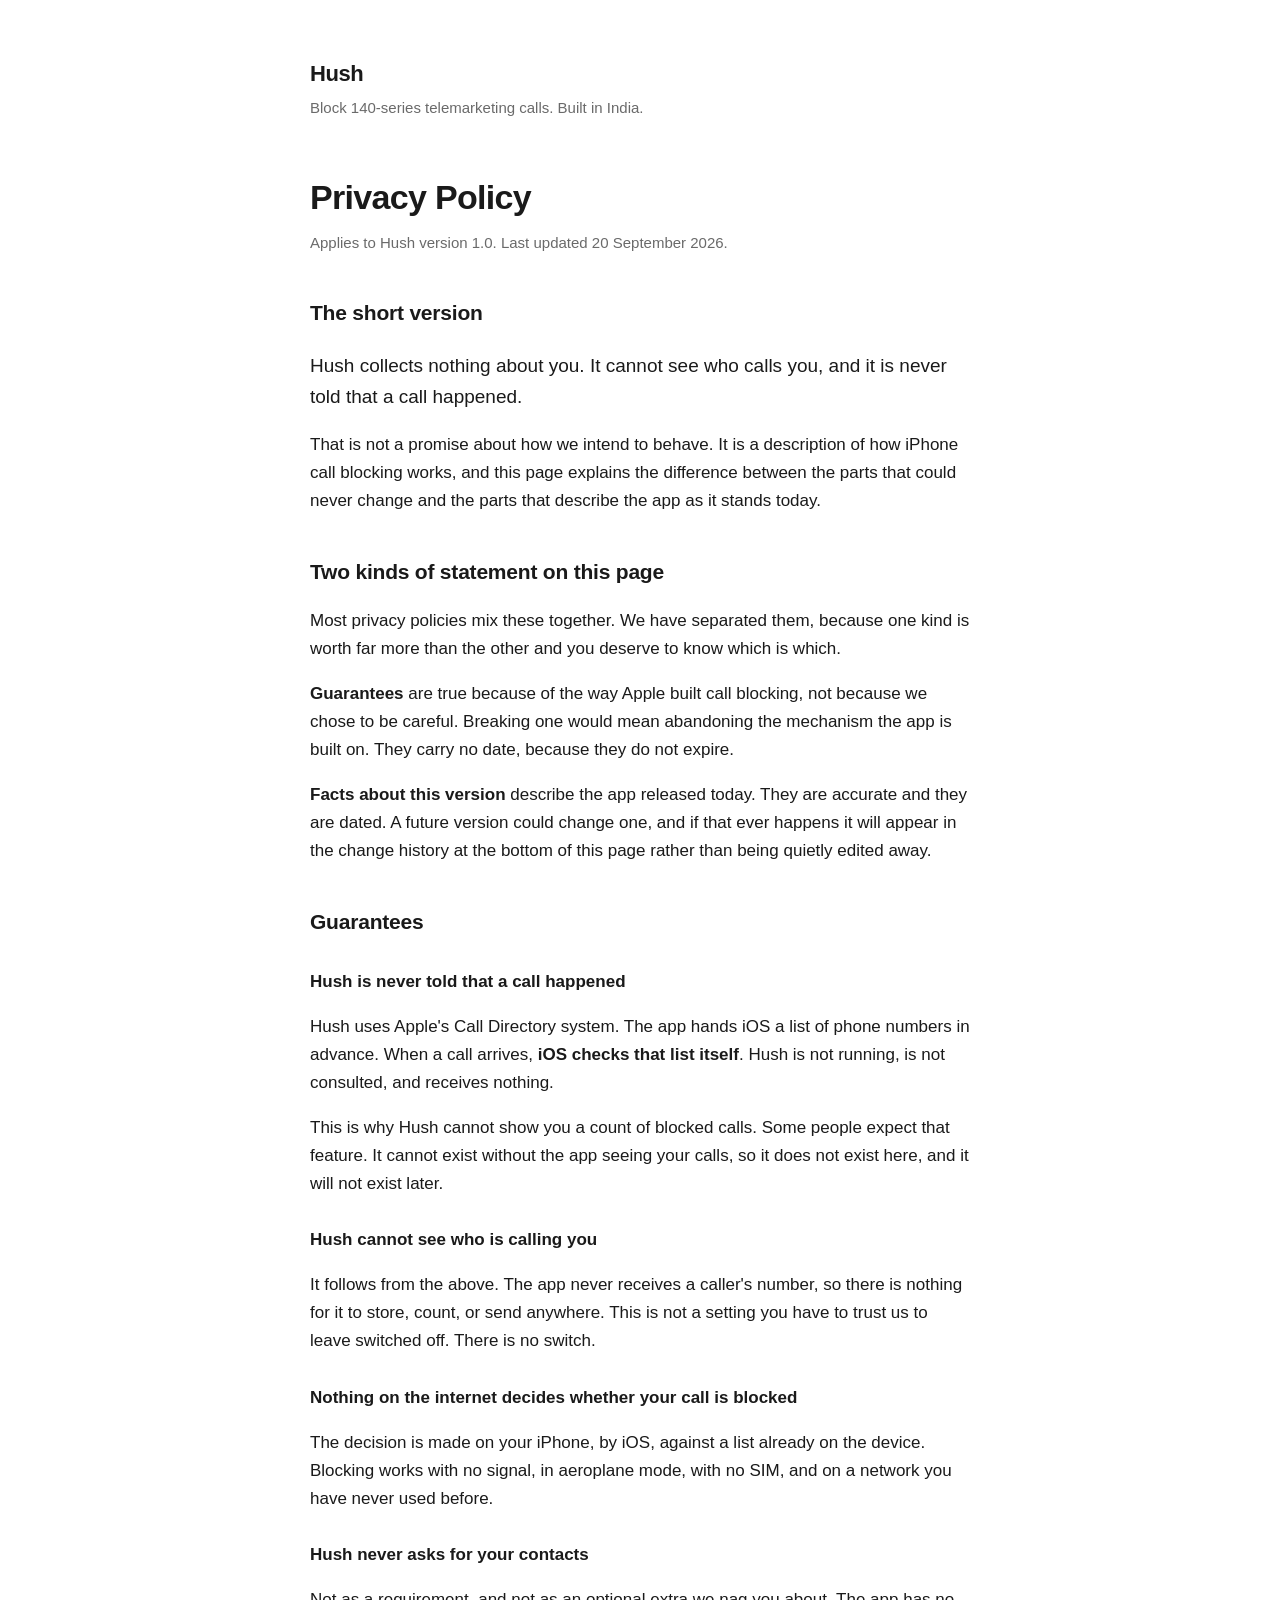
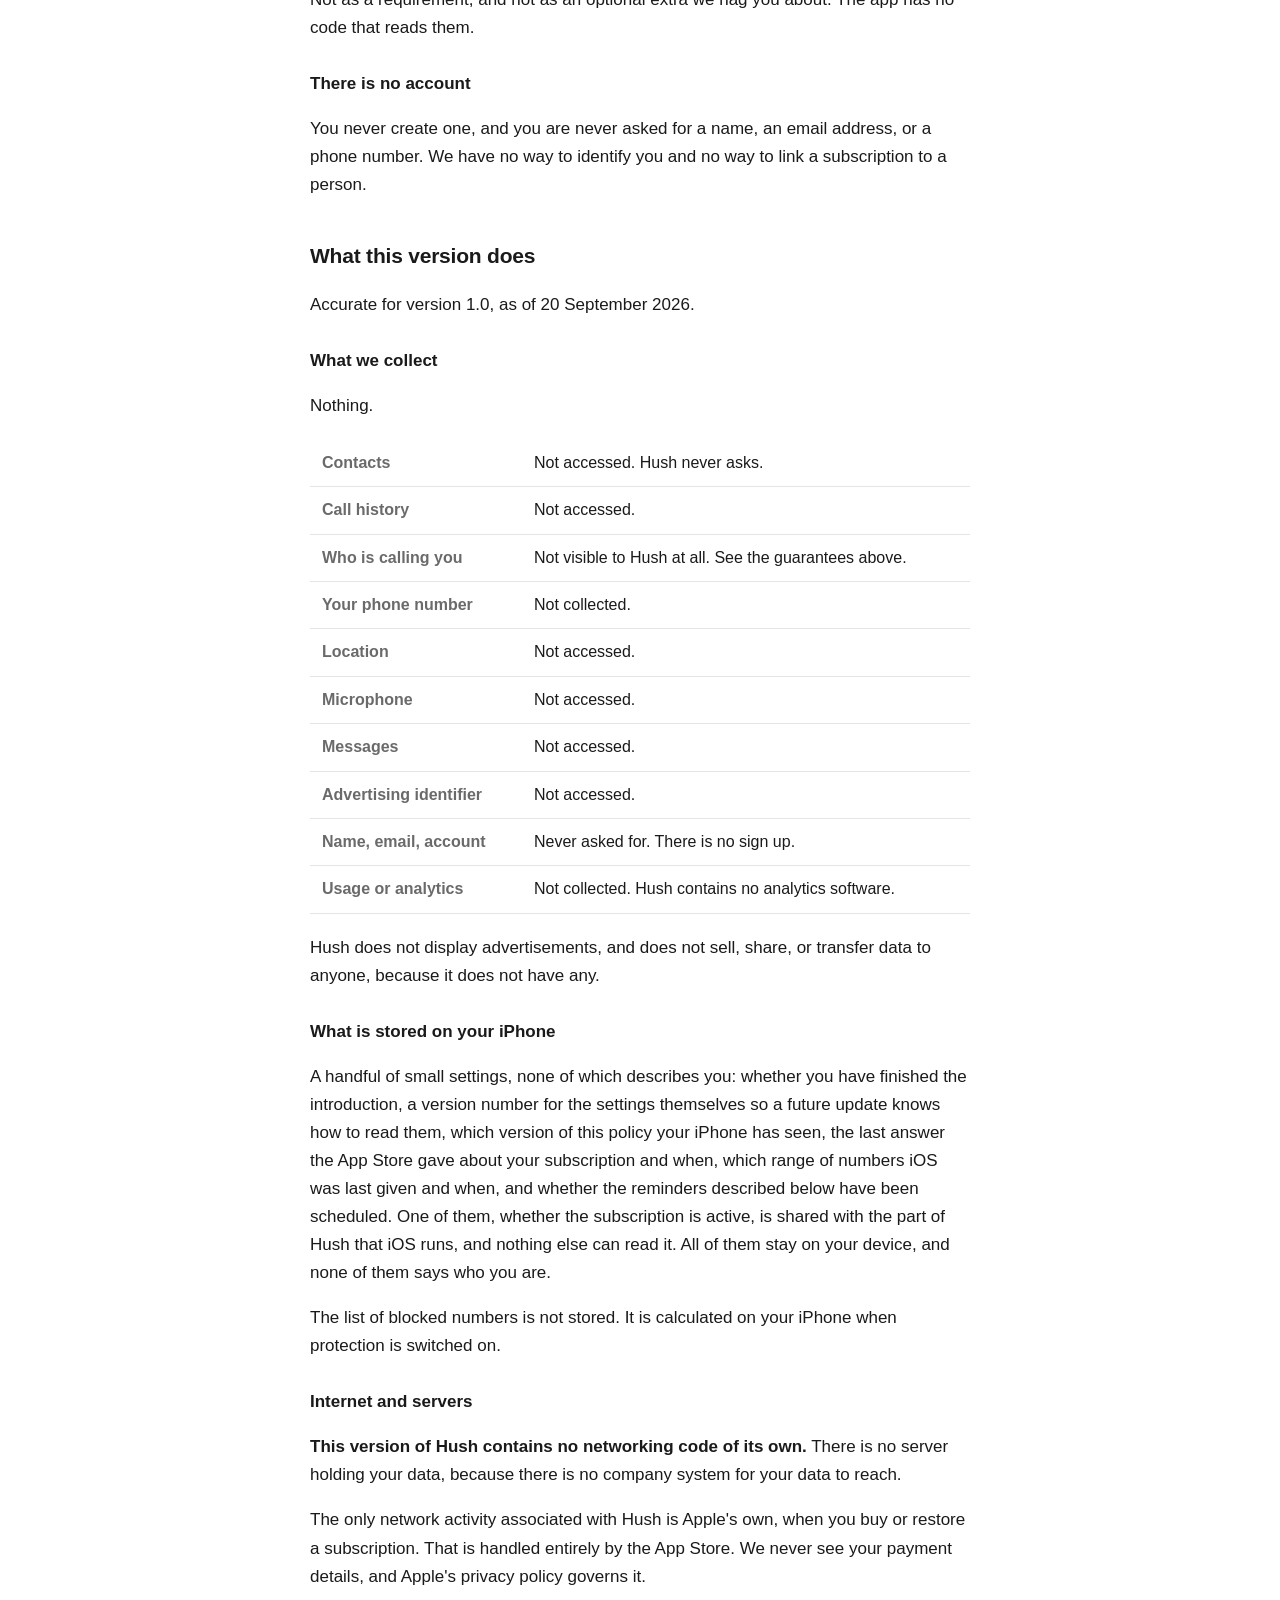
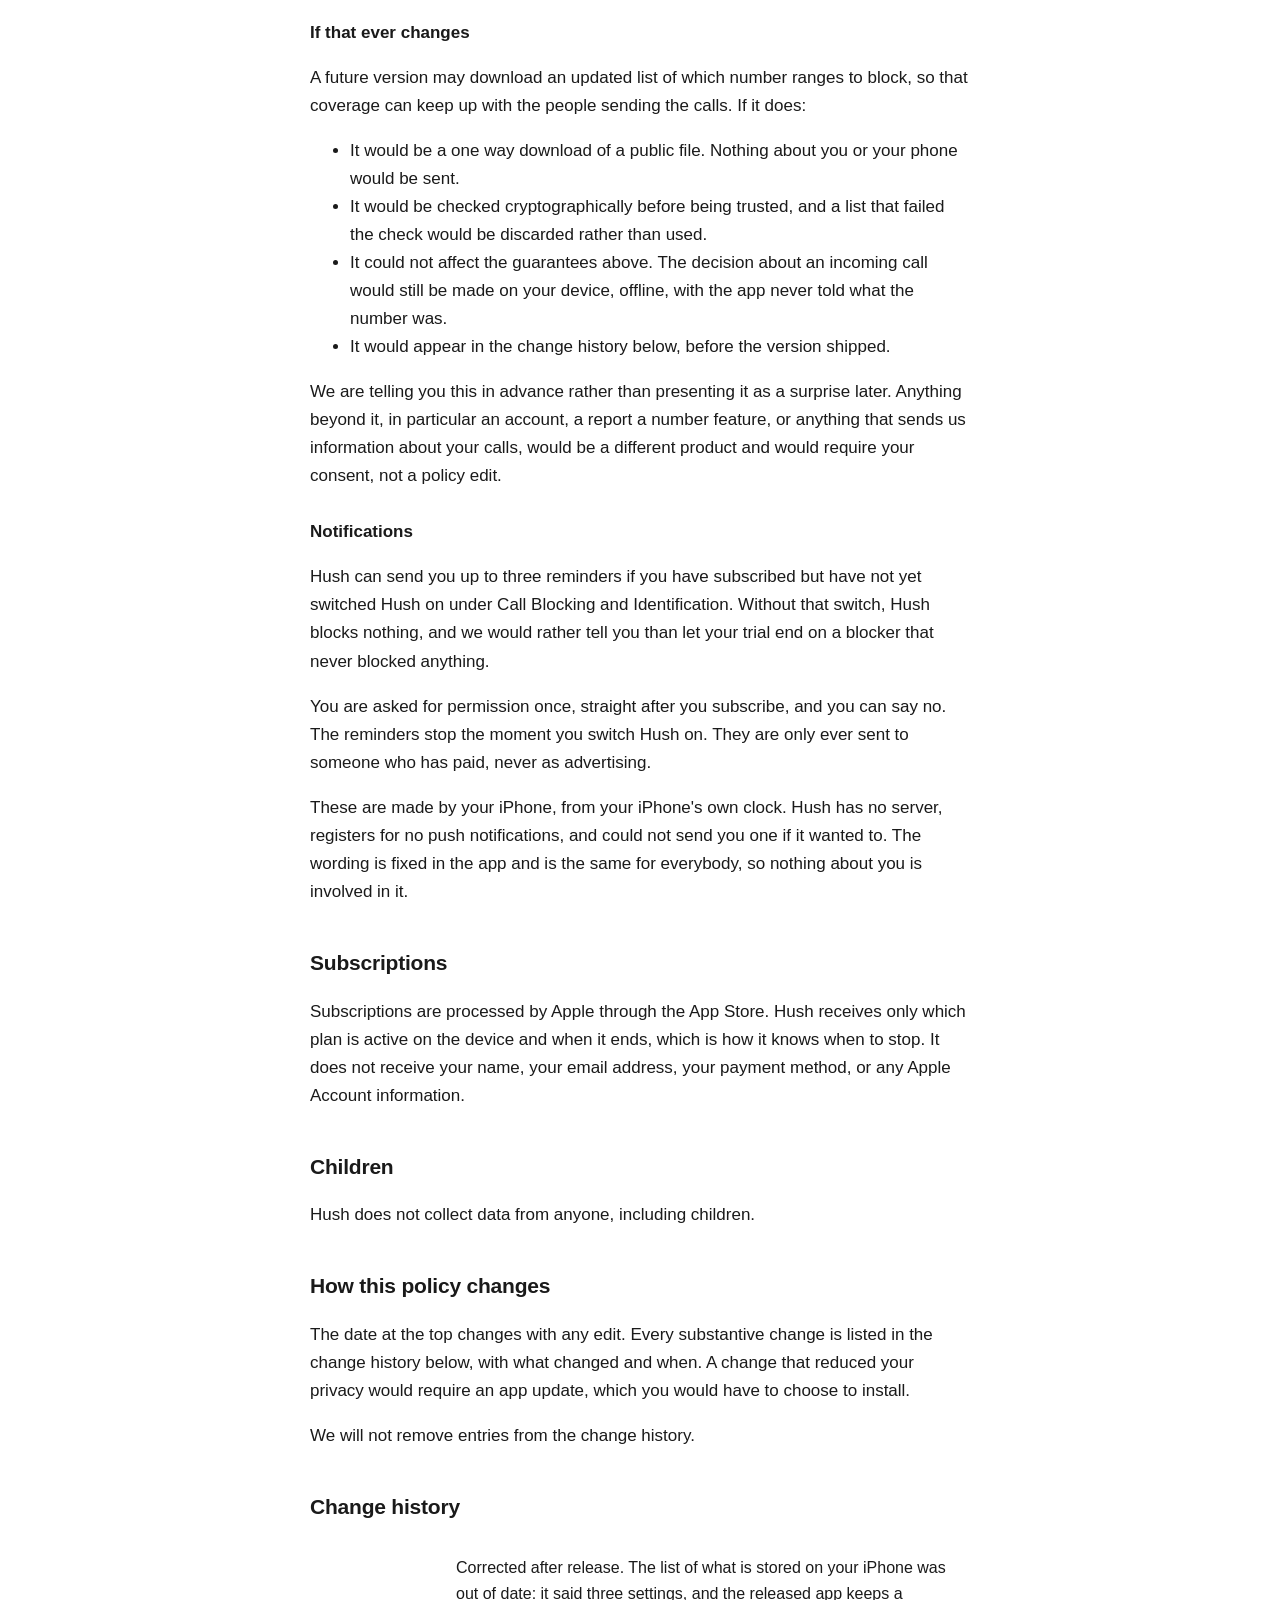
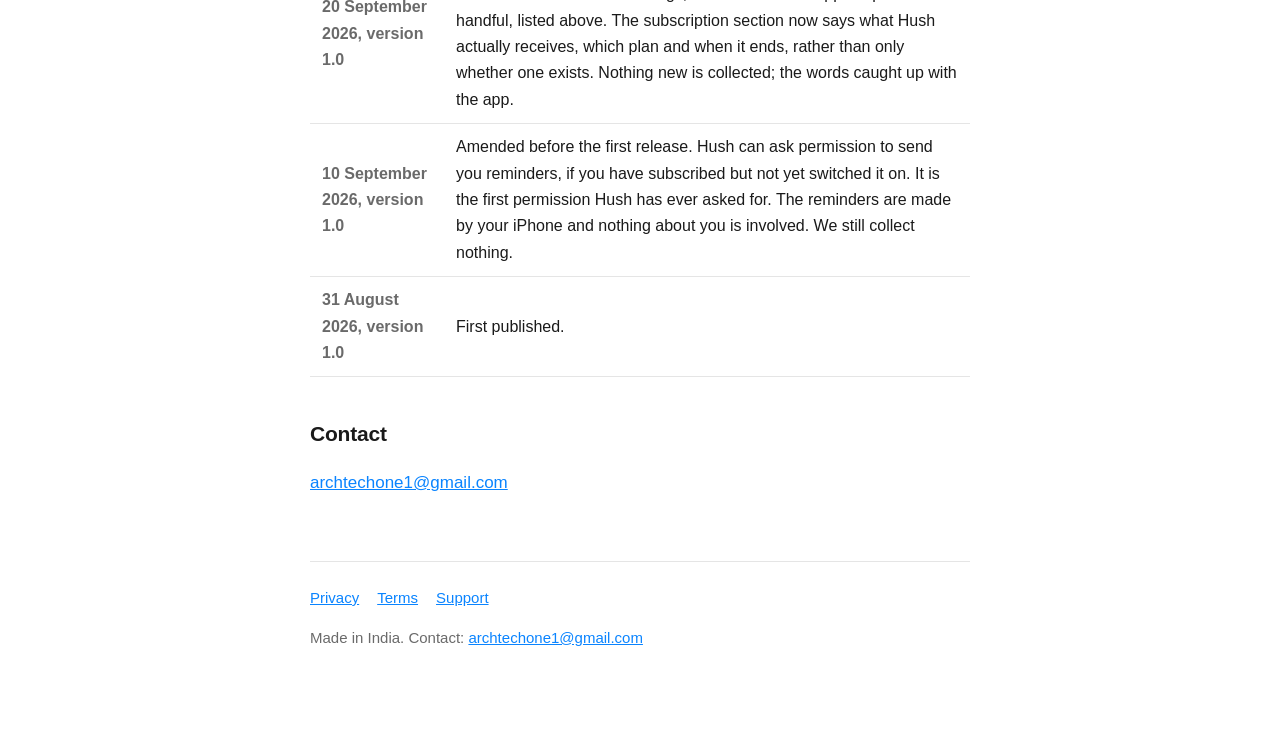
==== commit ed3ce54b: "Use the regulator's own words for 140 calls, and say what Hush never does Telemarketing calls, not s" ====
--- a/privacy/index.html
+++ b/privacy/index.html
@@ -3,7 +3,7 @@
 <meta charset="utf-8"><meta name="viewport" content="width=device-width, initial-scale=1">
 <title>Privacy Policy - Hush</title><link rel="stylesheet" href="../style.css">
 </head><body><main>
-<header><a href="/hush/">Hush</a><p>Block 140-series spam calls. Built in India.</p></header>
+<header><a href="/hush/">Hush</a><p>Block 140-series telemarketing calls. Built in India.</p></header>
 <h1>Privacy Policy</h1>
 <p class="updated">Applies to Hush version 1.0. Last updated 20 September 2026.</p>
 
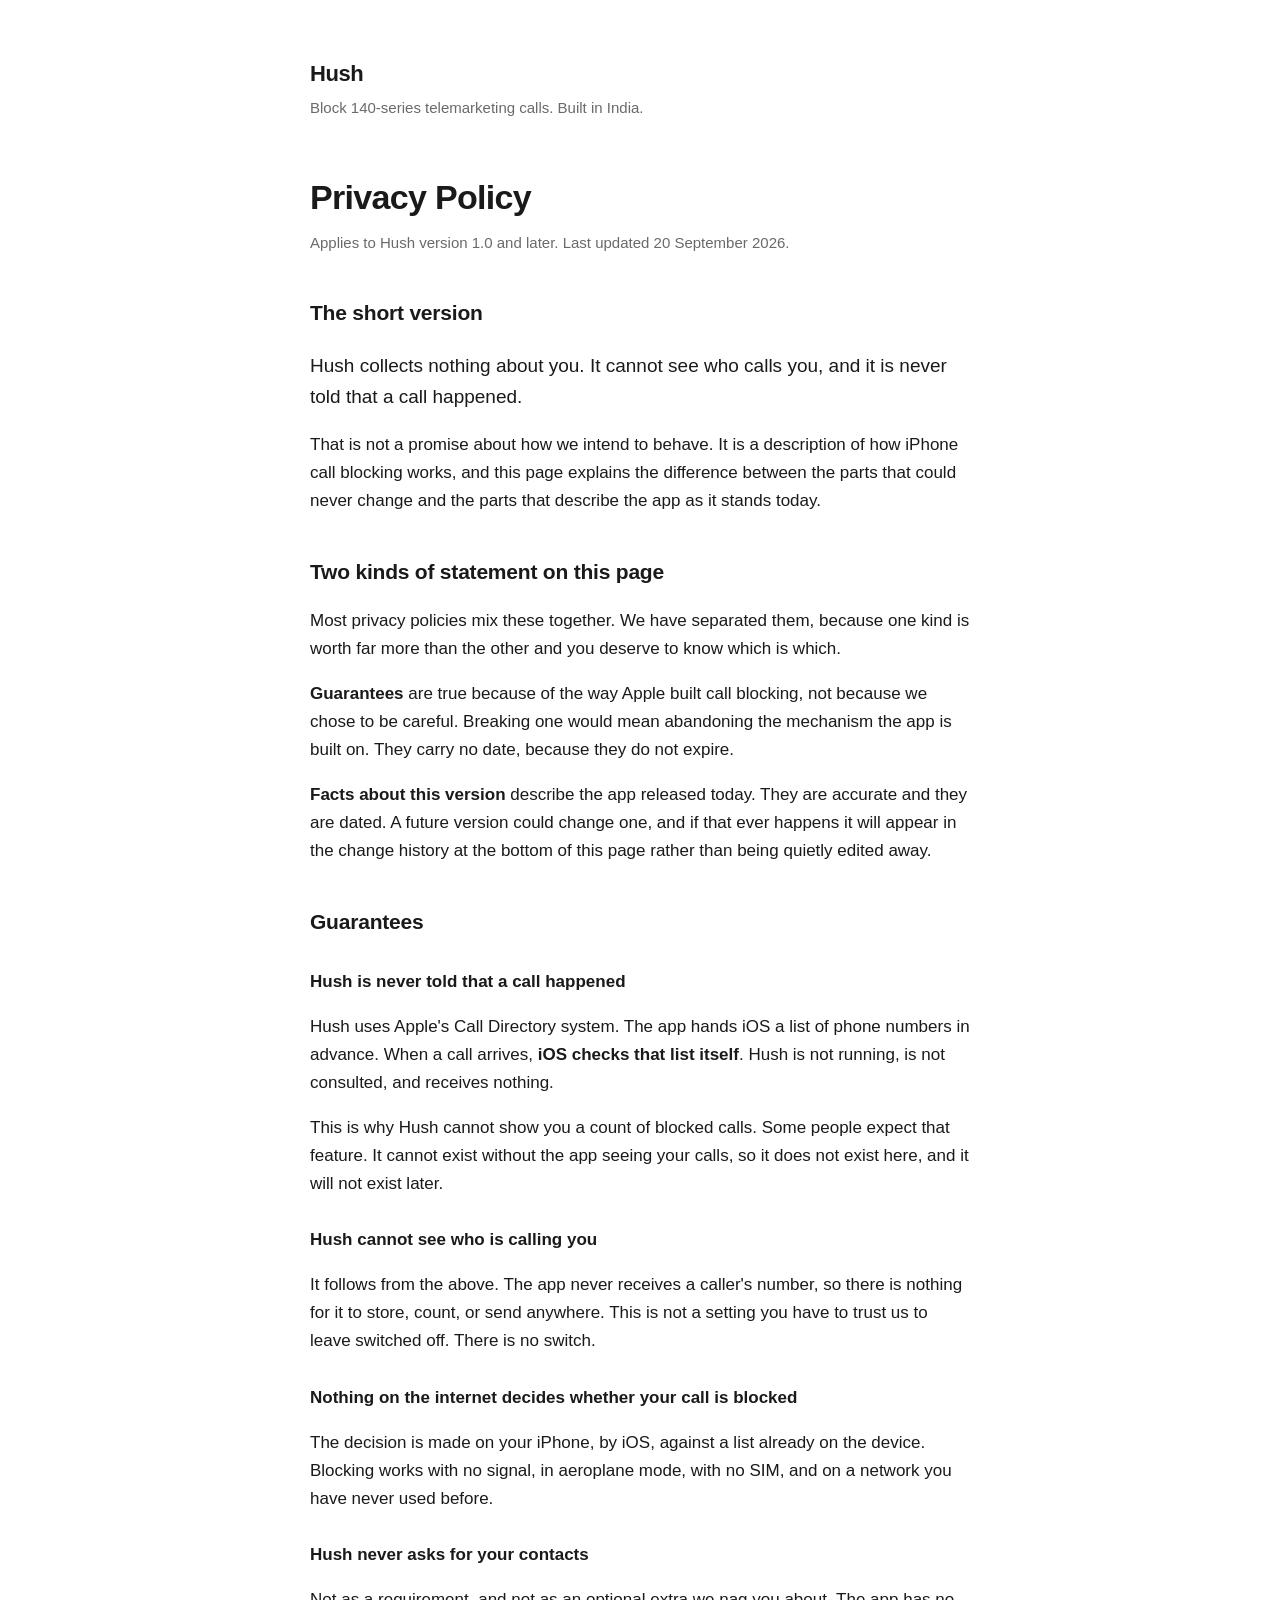
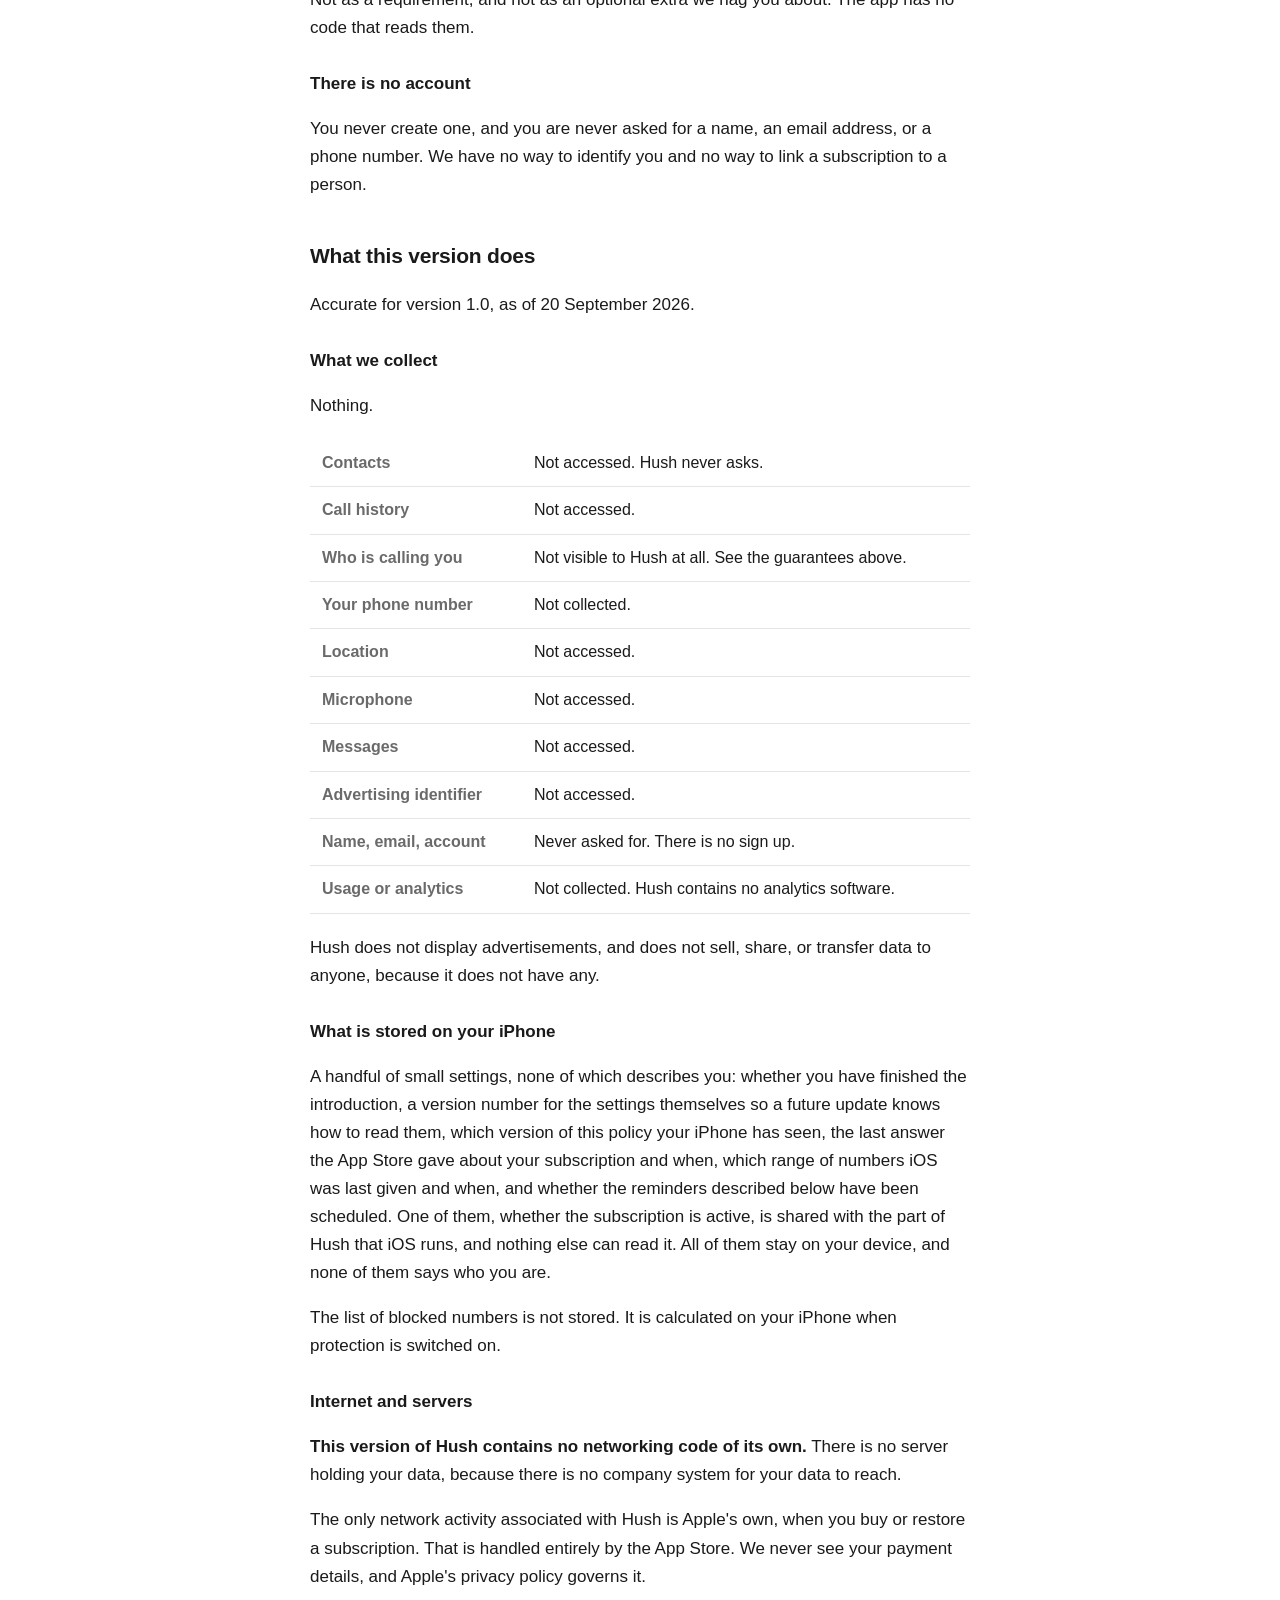
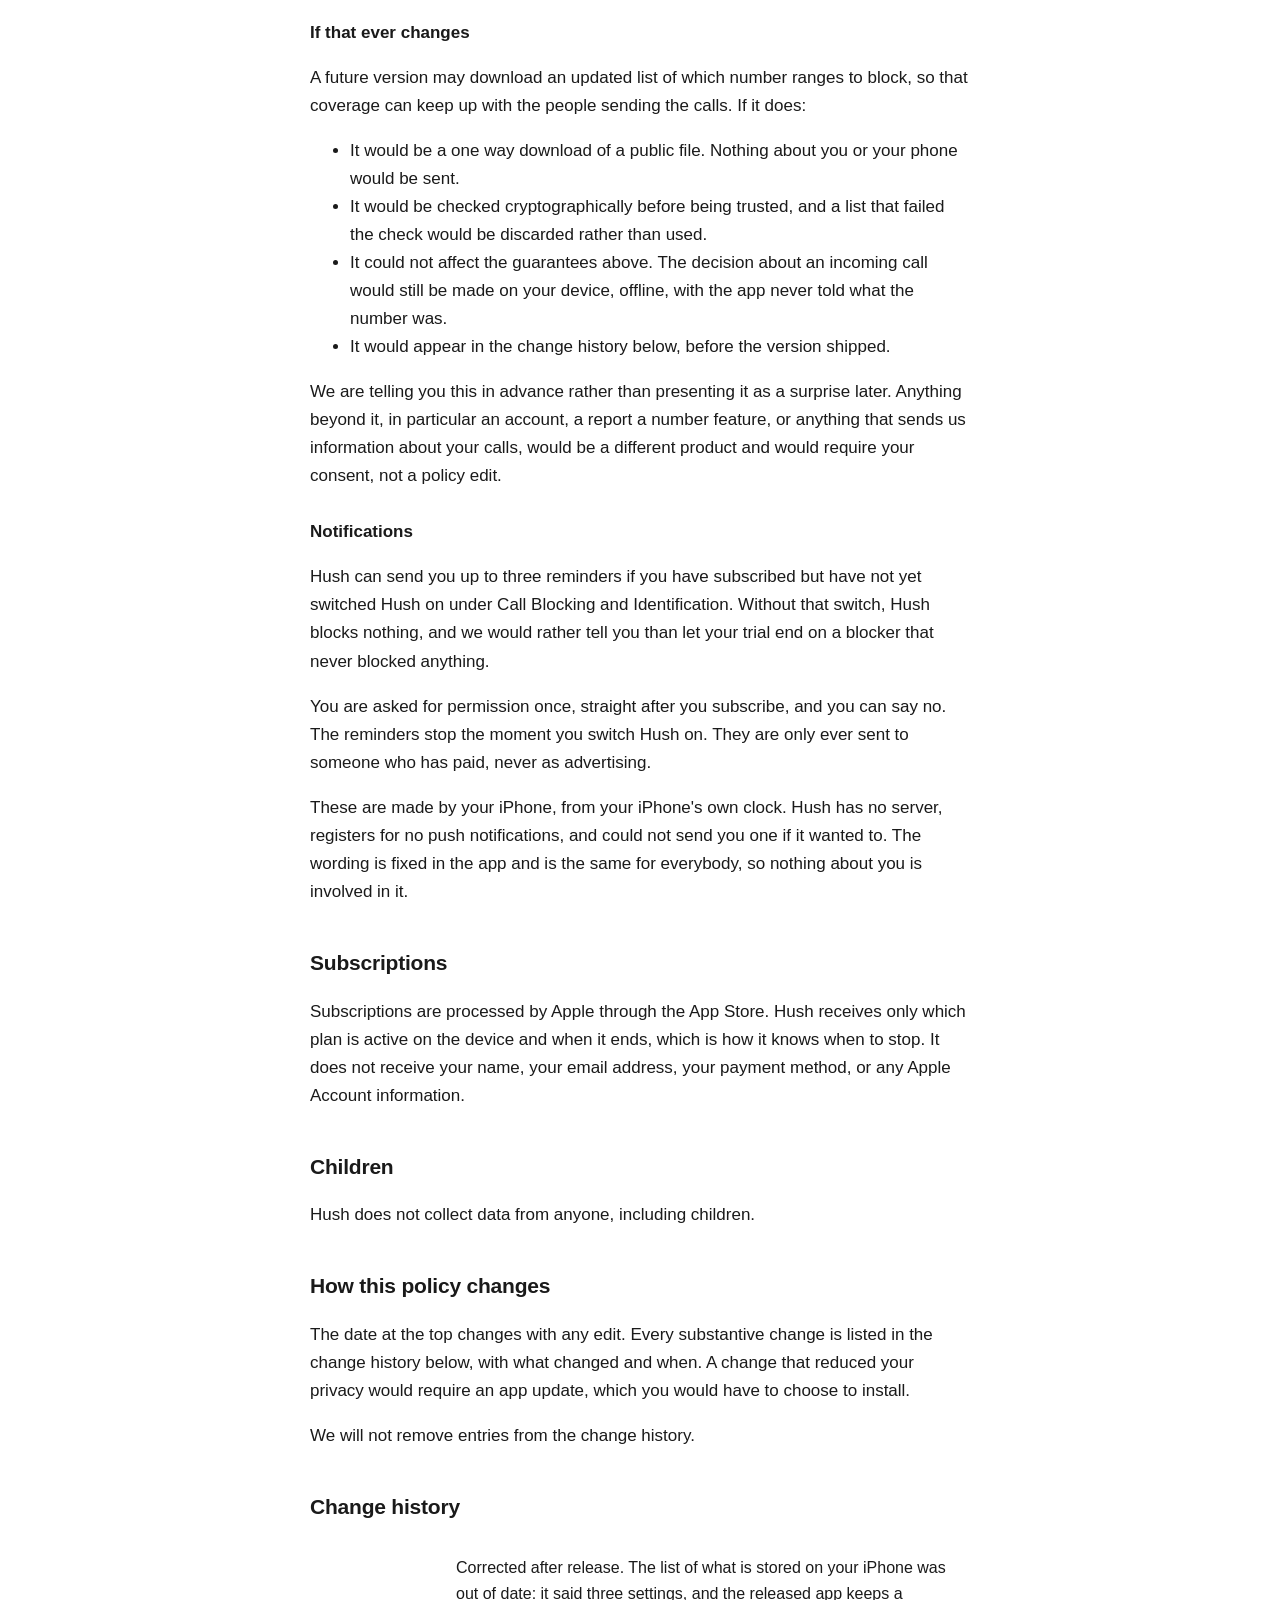
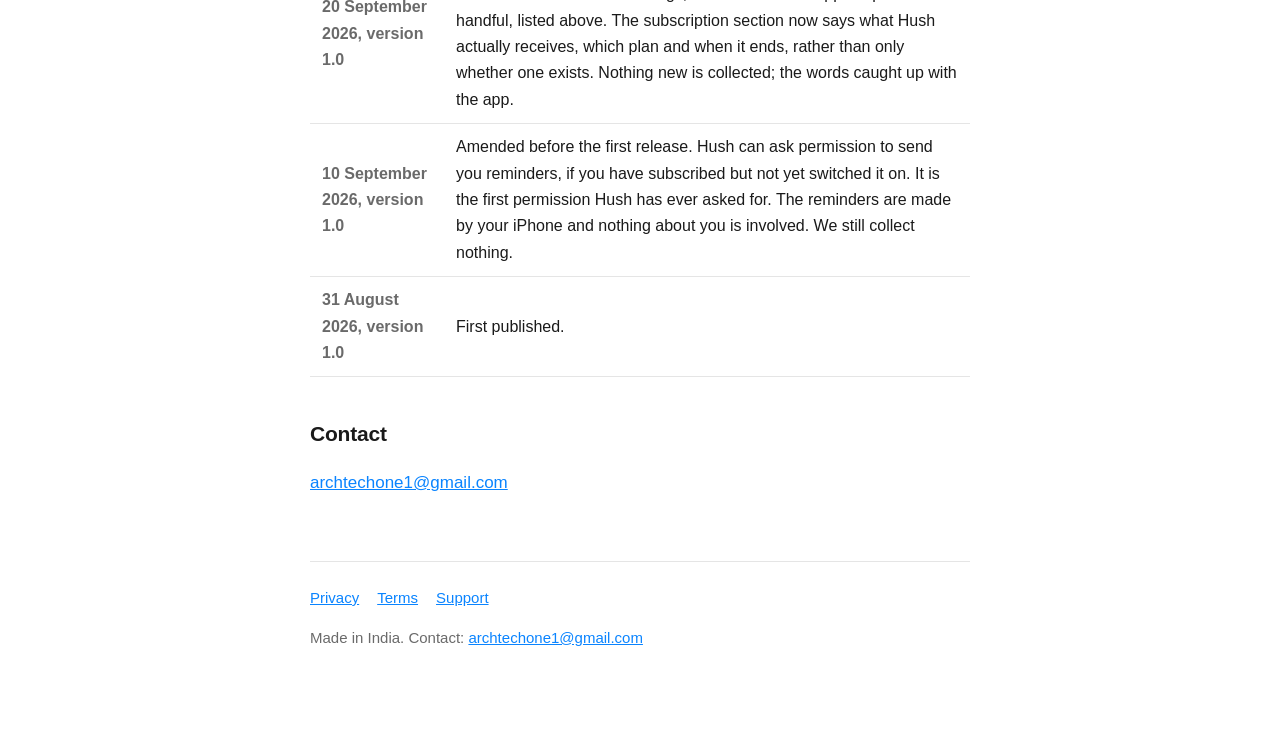
==== commit bdf5ec18: "Terms: record today's edits in the change history, as the page promises Co-Authored-By: Claude Opus " ====
--- a/privacy/index.html
+++ b/privacy/index.html
@@ -5,7 +5,7 @@
 </head><body><main>
 <header><a href="/hush/">Hush</a><p>Block 140-series telemarketing calls. Built in India.</p></header>
 <h1>Privacy Policy</h1>
-<p class="updated">Applies to Hush version 1.0. Last updated 20 September 2026.</p>
+<p class="updated">Applies to Hush version 1.0 and later. Last updated 20 September 2026.</p>
 
 <h2>The short version</h2>
 <p class="lede">Hush collects nothing about you. It cannot see who calls you, and it is never
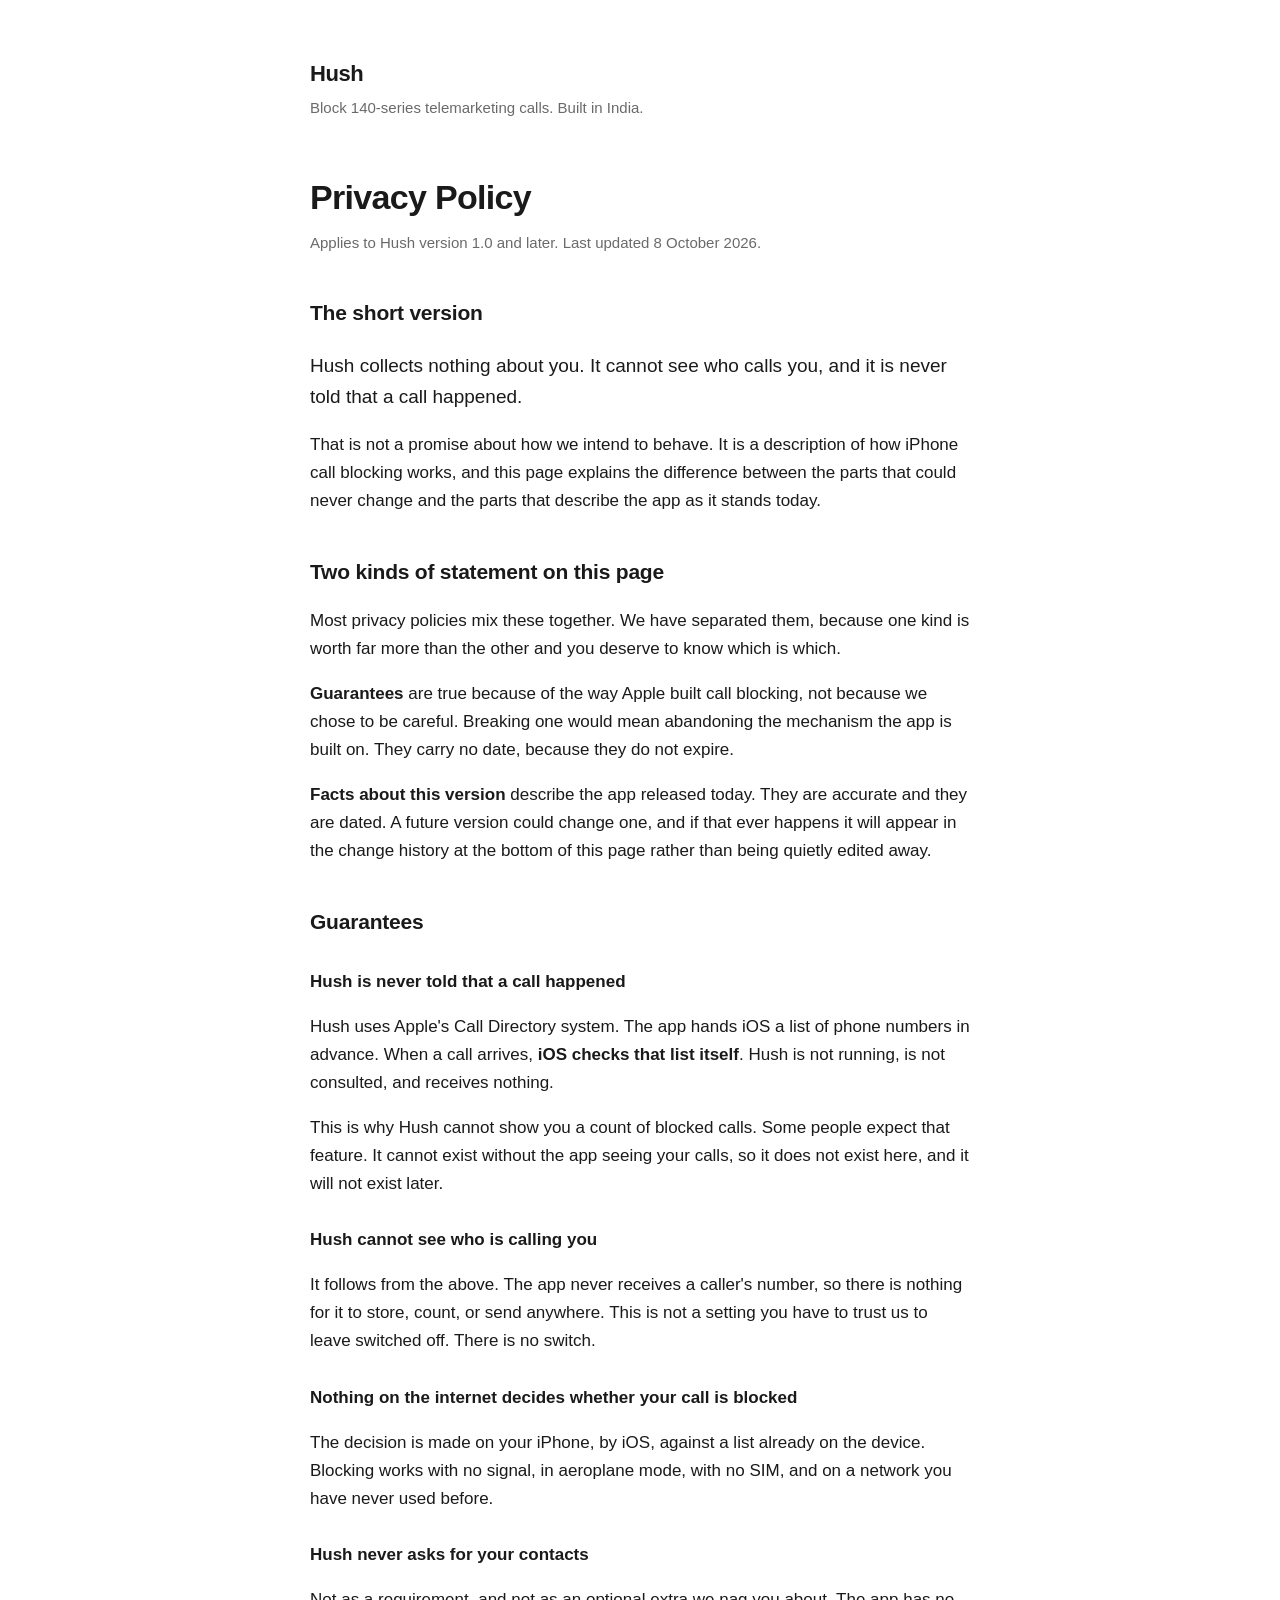
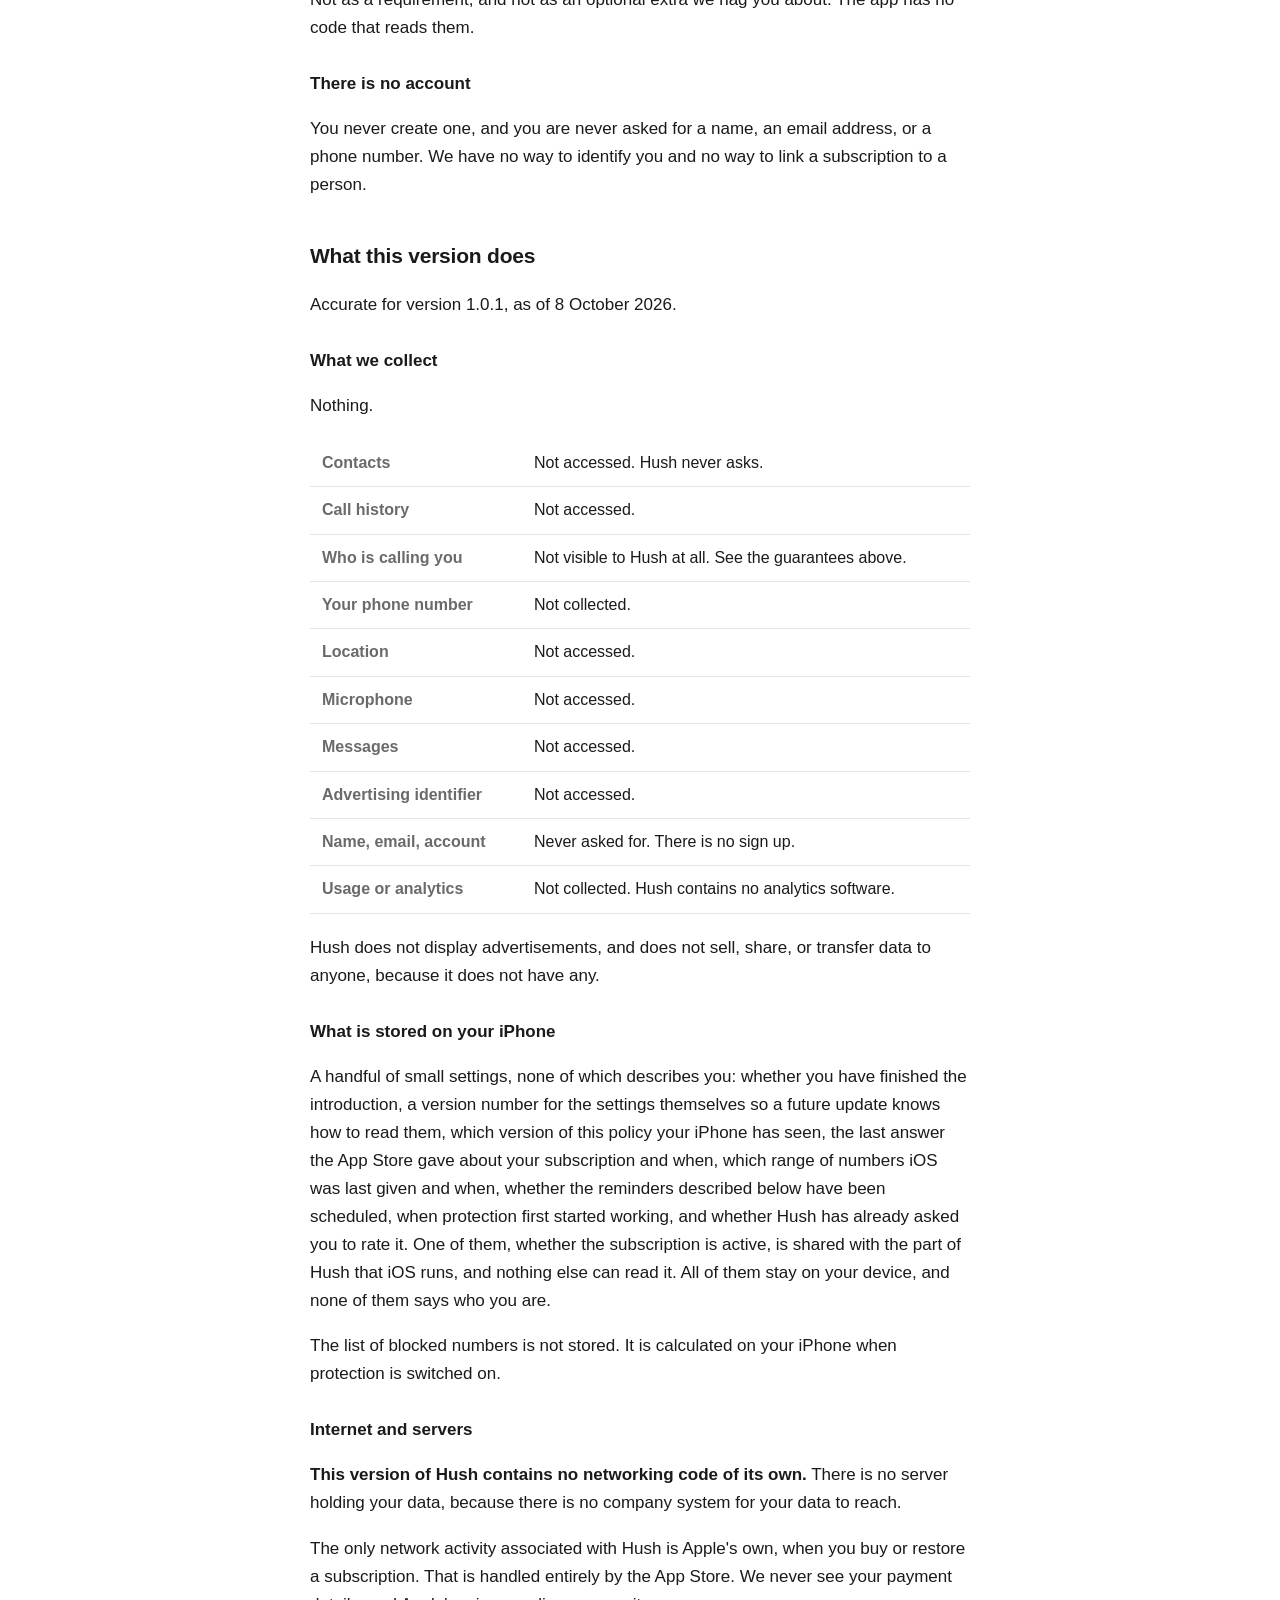
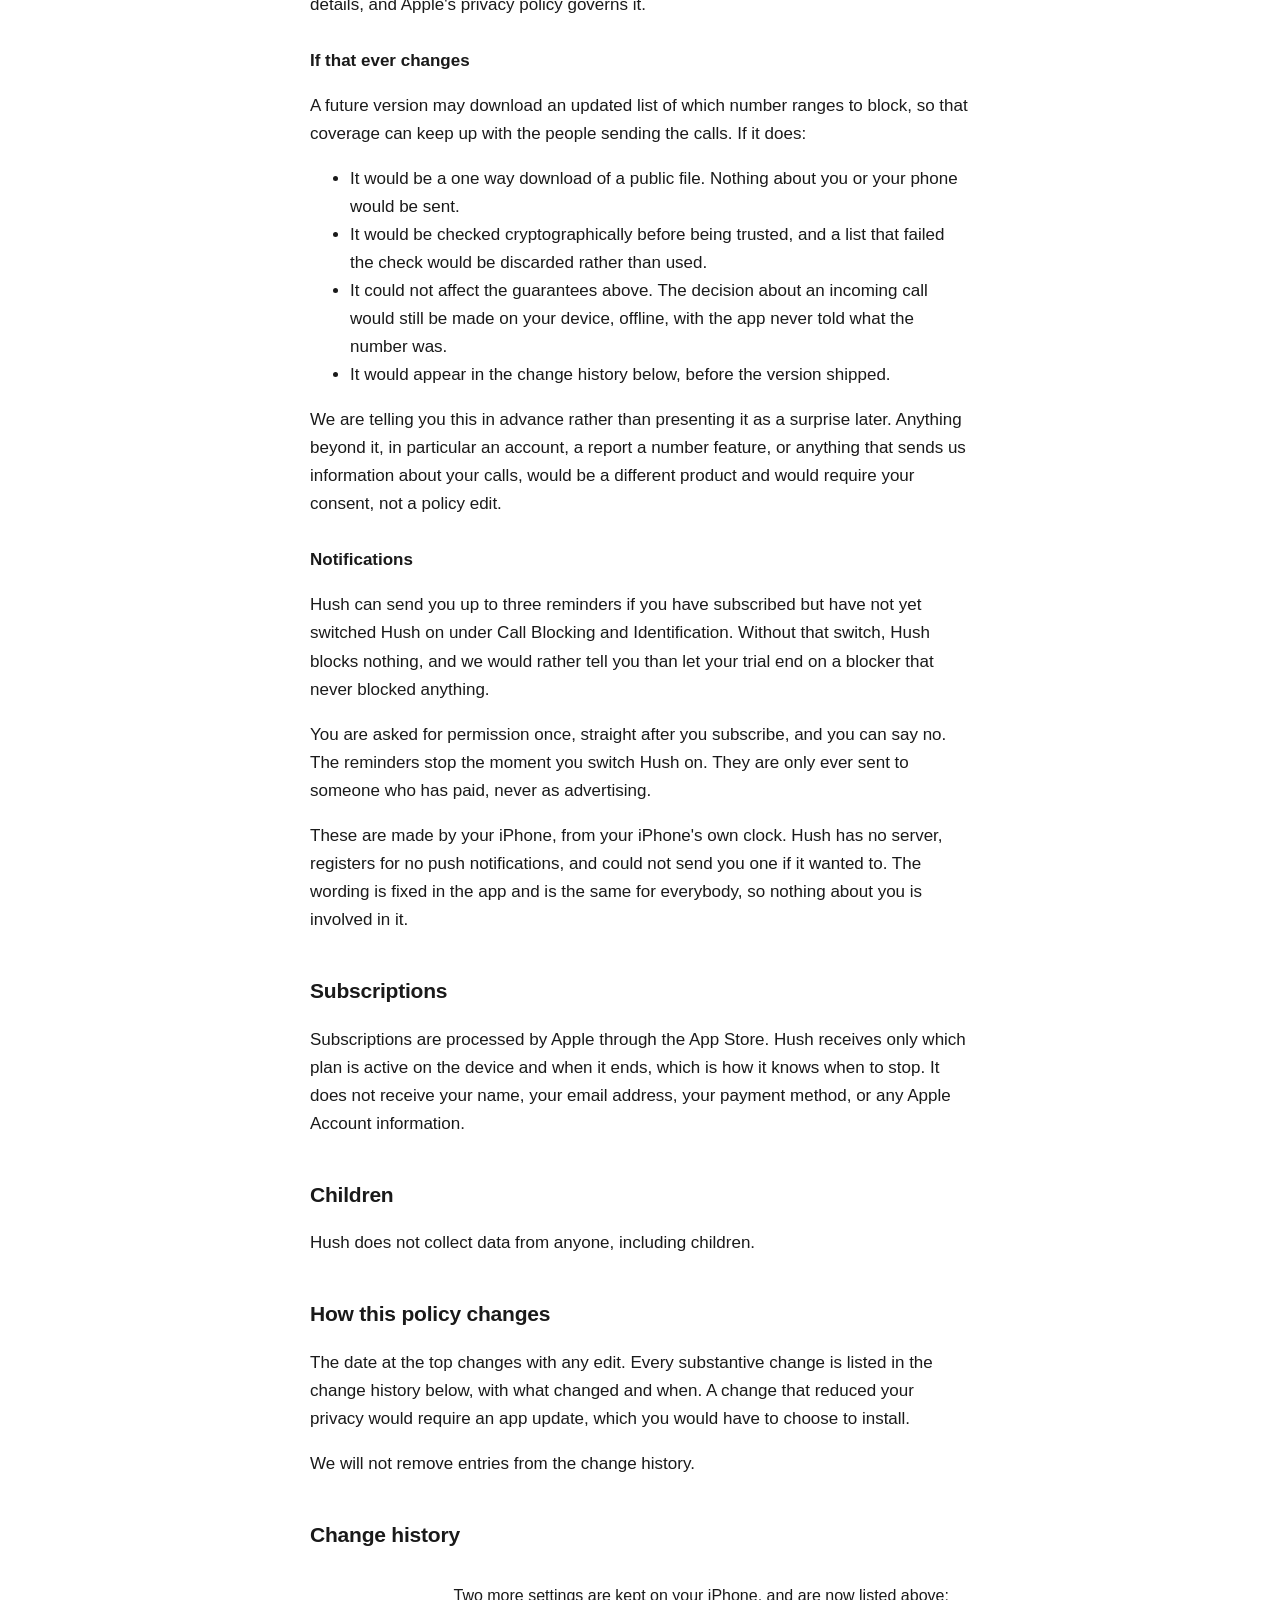
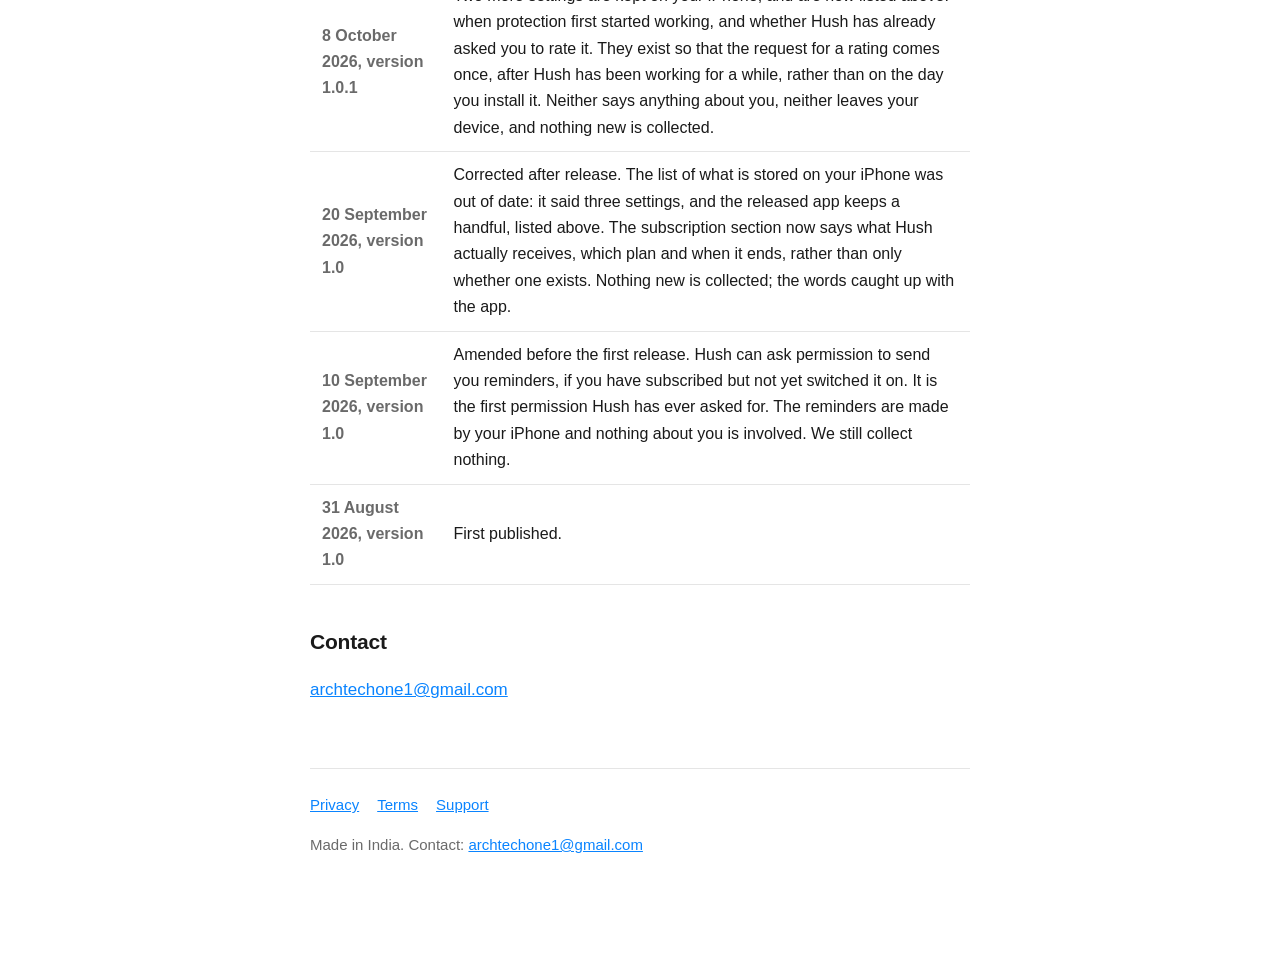
==== commit 42c136f3: "Policy: list the two settings build 7 adds, and date the change Co-Authored-By: Claude Opus 5 <norep" ====
--- a/privacy/index.html
+++ b/privacy/index.html
@@ -5,7 +5,7 @@
 </head><body><main>
 <header><a href="/hush/">Hush</a><p>Block 140-series telemarketing calls. Built in India.</p></header>
 <h1>Privacy Policy</h1>
-<p class="updated">Applies to Hush version 1.0 and later. Last updated 20 September 2026.</p>
+<p class="updated">Applies to Hush version 1.0 and later. Last updated 8 October 2026.</p>
 
 <h2>The short version</h2>
 <p class="lede">Hush collects nothing about you. It cannot see who calls you, and it is never
@@ -53,7 +53,7 @@
 We have no way to identify you and no way to link a subscription to a person.</p>
 
 <h2>What this version does</h2>
-<p>Accurate for version 1.0, as of 20 September 2026.</p>
+<p>Accurate for version 1.0.1, as of 8 October 2026.</p>
 
 <h3>What we collect</h3>
 <p>Nothing.</p>
@@ -76,8 +76,9 @@
 <p>A handful of small settings, none of which describes you: whether you have finished the
 introduction, a version number for the settings themselves so a future update knows how to read
 them, which version of this policy your iPhone has seen, the last answer the App Store gave about
-your subscription and when, which range of numbers iOS was last given and when, and whether the
-reminders described below have been scheduled. One of them, whether the subscription is active, is
+your subscription and when, which range of numbers iOS was last given and when, whether the
+reminders described below have been scheduled, when protection first started working, and whether
+Hush has already asked you to rate it. One of them, whether the subscription is active, is
 shared with the part of Hush that iOS runs, and nothing else can read it. All of them stay on your
 device, and none of them says who you are.</p>
 <p>The list of blocked numbers is not stored. It is calculated on your iPhone when protection is
@@ -135,6 +136,10 @@
 
 <h2>Change history</h2>
 <table>
+<tr><th>8 October 2026, version 1.0.1</th><td>Two more settings are kept on your iPhone, and are now listed above:
+when protection first started working, and whether Hush has already asked you to rate it. They exist so that the
+request for a rating comes once, after Hush has been working for a while, rather than on the day you install it.
+Neither says anything about you, neither leaves your device, and nothing new is collected.</td></tr>
 <tr><th>20 September 2026, version 1.0</th><td>Corrected after release. The list of what is stored on your iPhone
 was out of date: it said three settings, and the released app keeps a handful, listed above.
 The subscription section now says what Hush actually receives, which plan and when it ends,
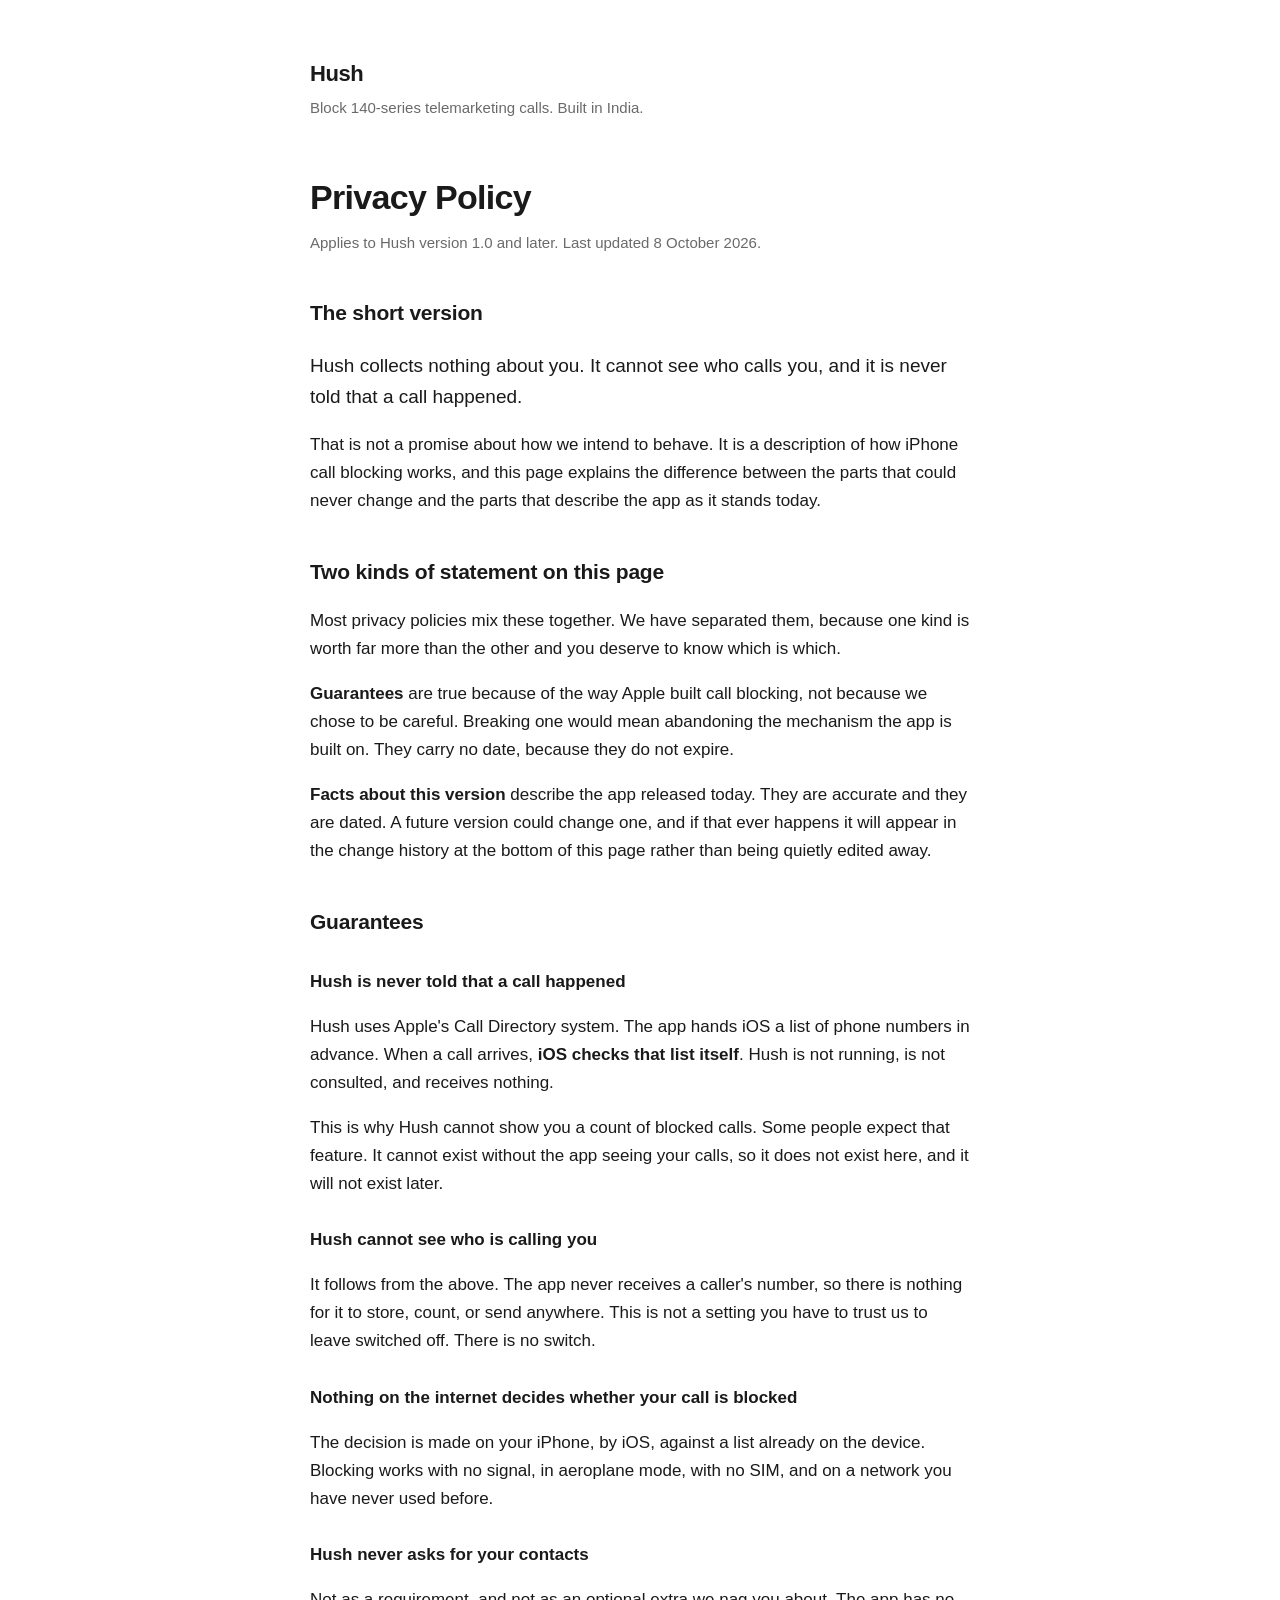
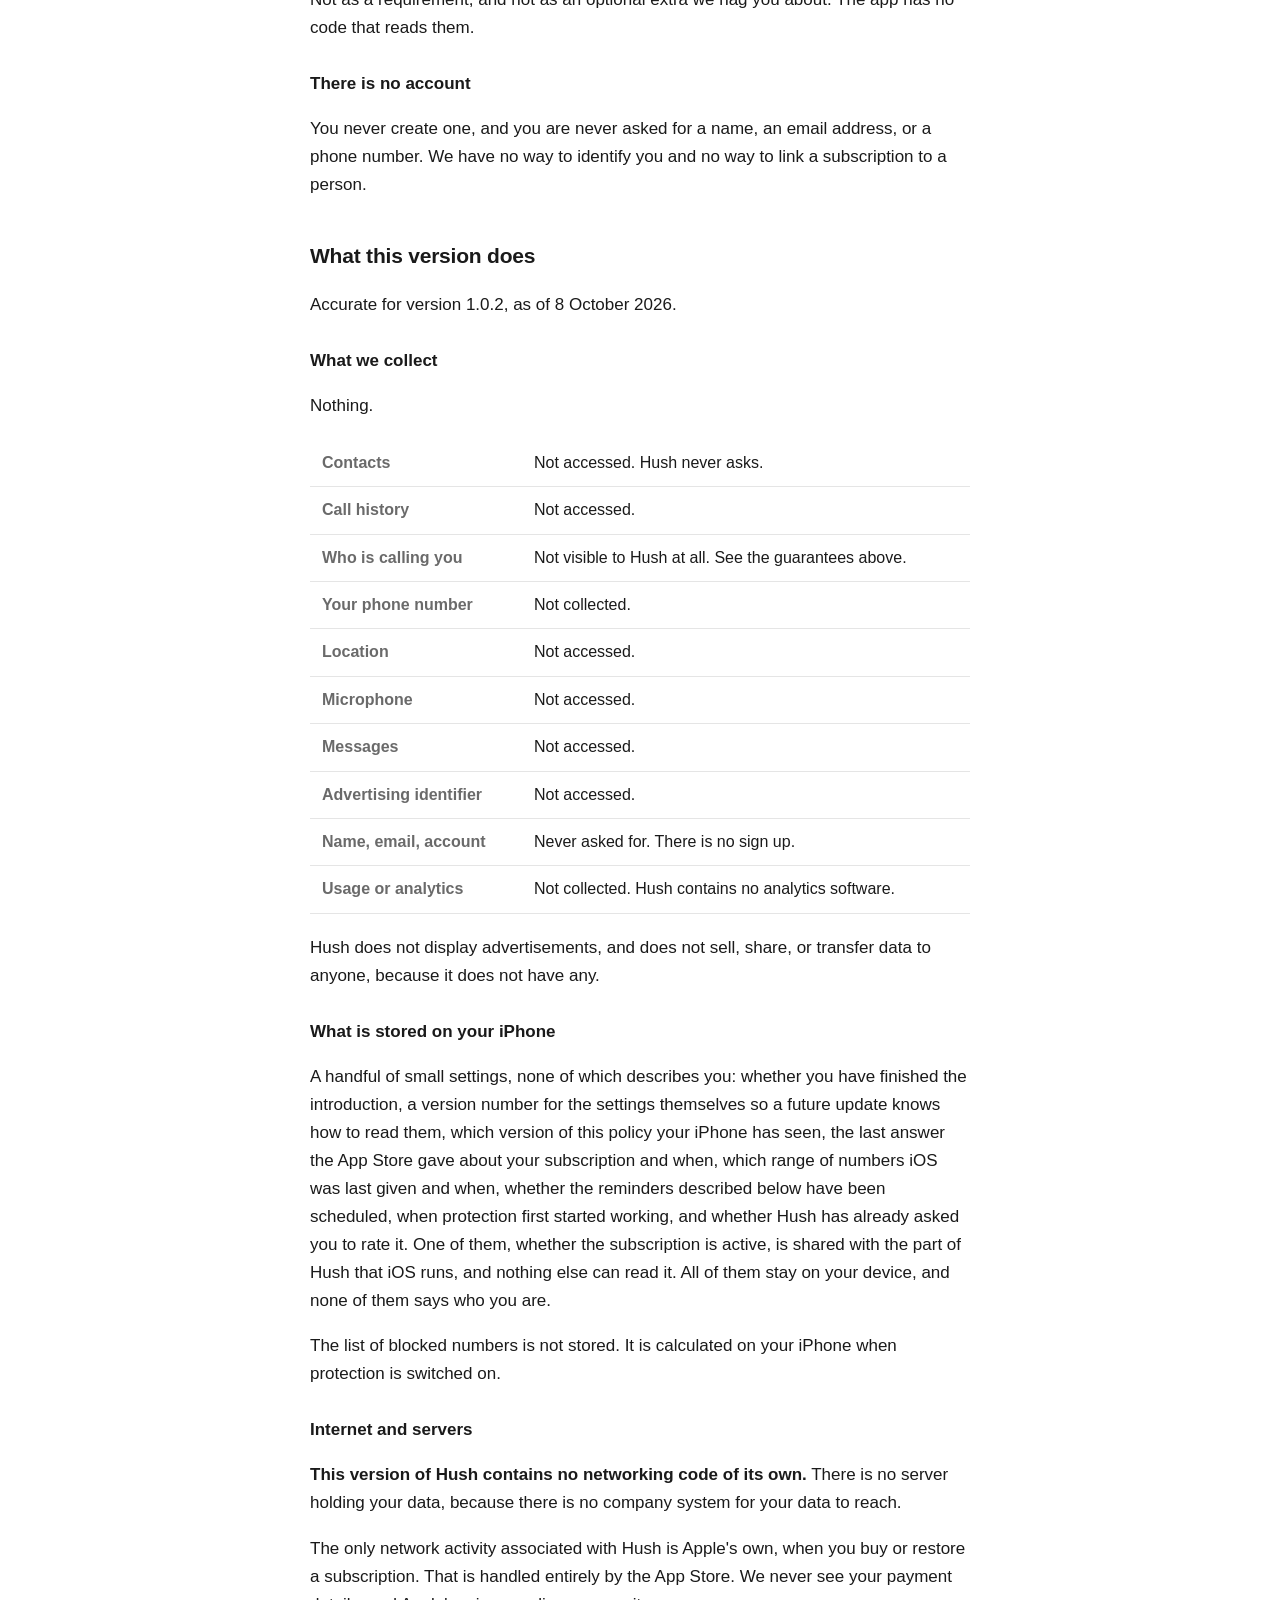
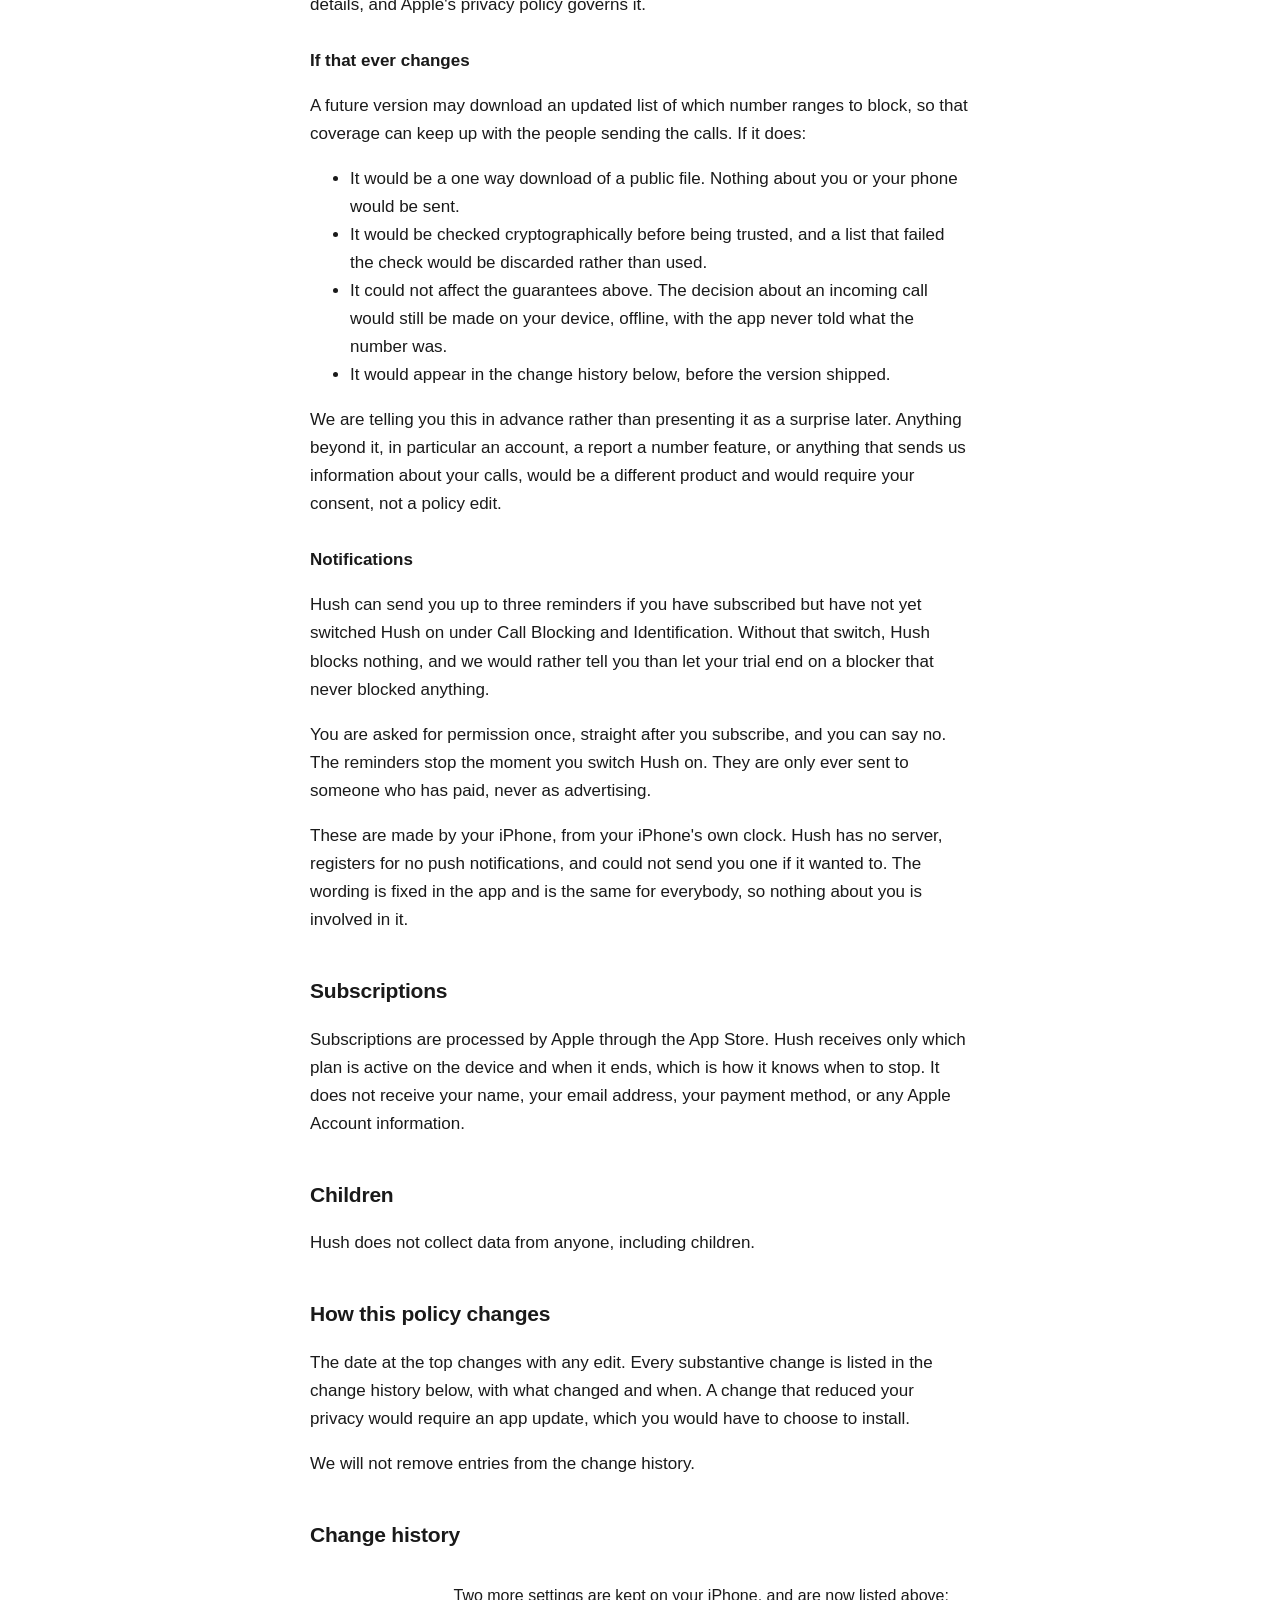
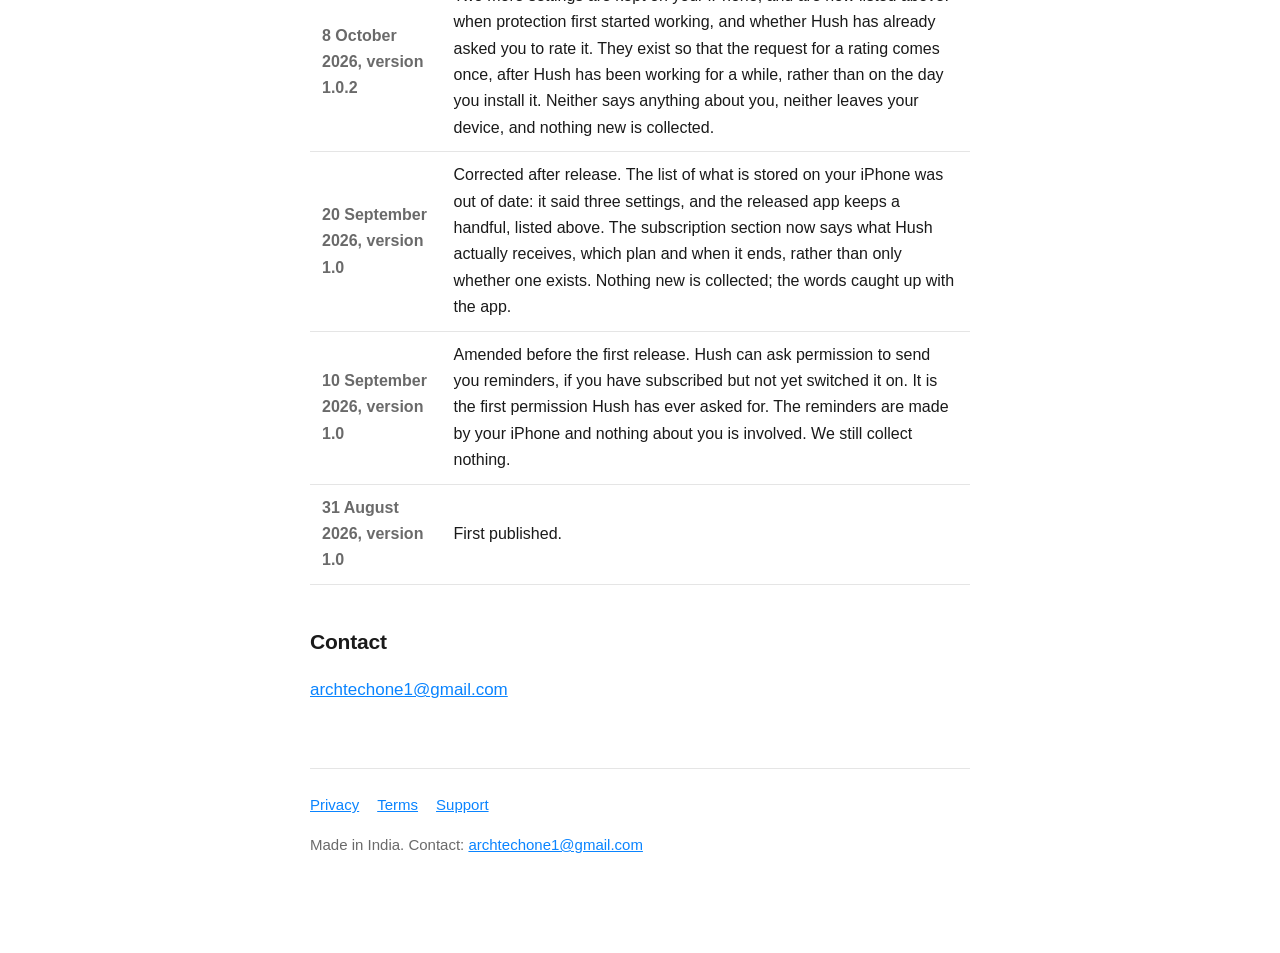
==== commit 8d9ef2f6: "The policy names the version it ships with Co-Authored-By: Claude Opus 5 <noreply@anthropic.com>" ====
--- a/privacy/index.html
+++ b/privacy/index.html
@@ -53,7 +53,7 @@
 We have no way to identify you and no way to link a subscription to a person.</p>
 
 <h2>What this version does</h2>
-<p>Accurate for version 1.0.1, as of 8 October 2026.</p>
+<p>Accurate for version 1.0.2, as of 8 October 2026.</p>
 
 <h3>What we collect</h3>
 <p>Nothing.</p>
@@ -136,7 +136,7 @@
 
 <h2>Change history</h2>
 <table>
-<tr><th>8 October 2026, version 1.0.1</th><td>Two more settings are kept on your iPhone, and are now listed above:
+<tr><th>8 October 2026, version 1.0.2</th><td>Two more settings are kept on your iPhone, and are now listed above:
 when protection first started working, and whether Hush has already asked you to rate it. They exist so that the
 request for a rating comes once, after Hush has been working for a while, rather than on the day you install it.
 Neither says anything about you, neither leaves your device, and nothing new is collected.</td></tr>
